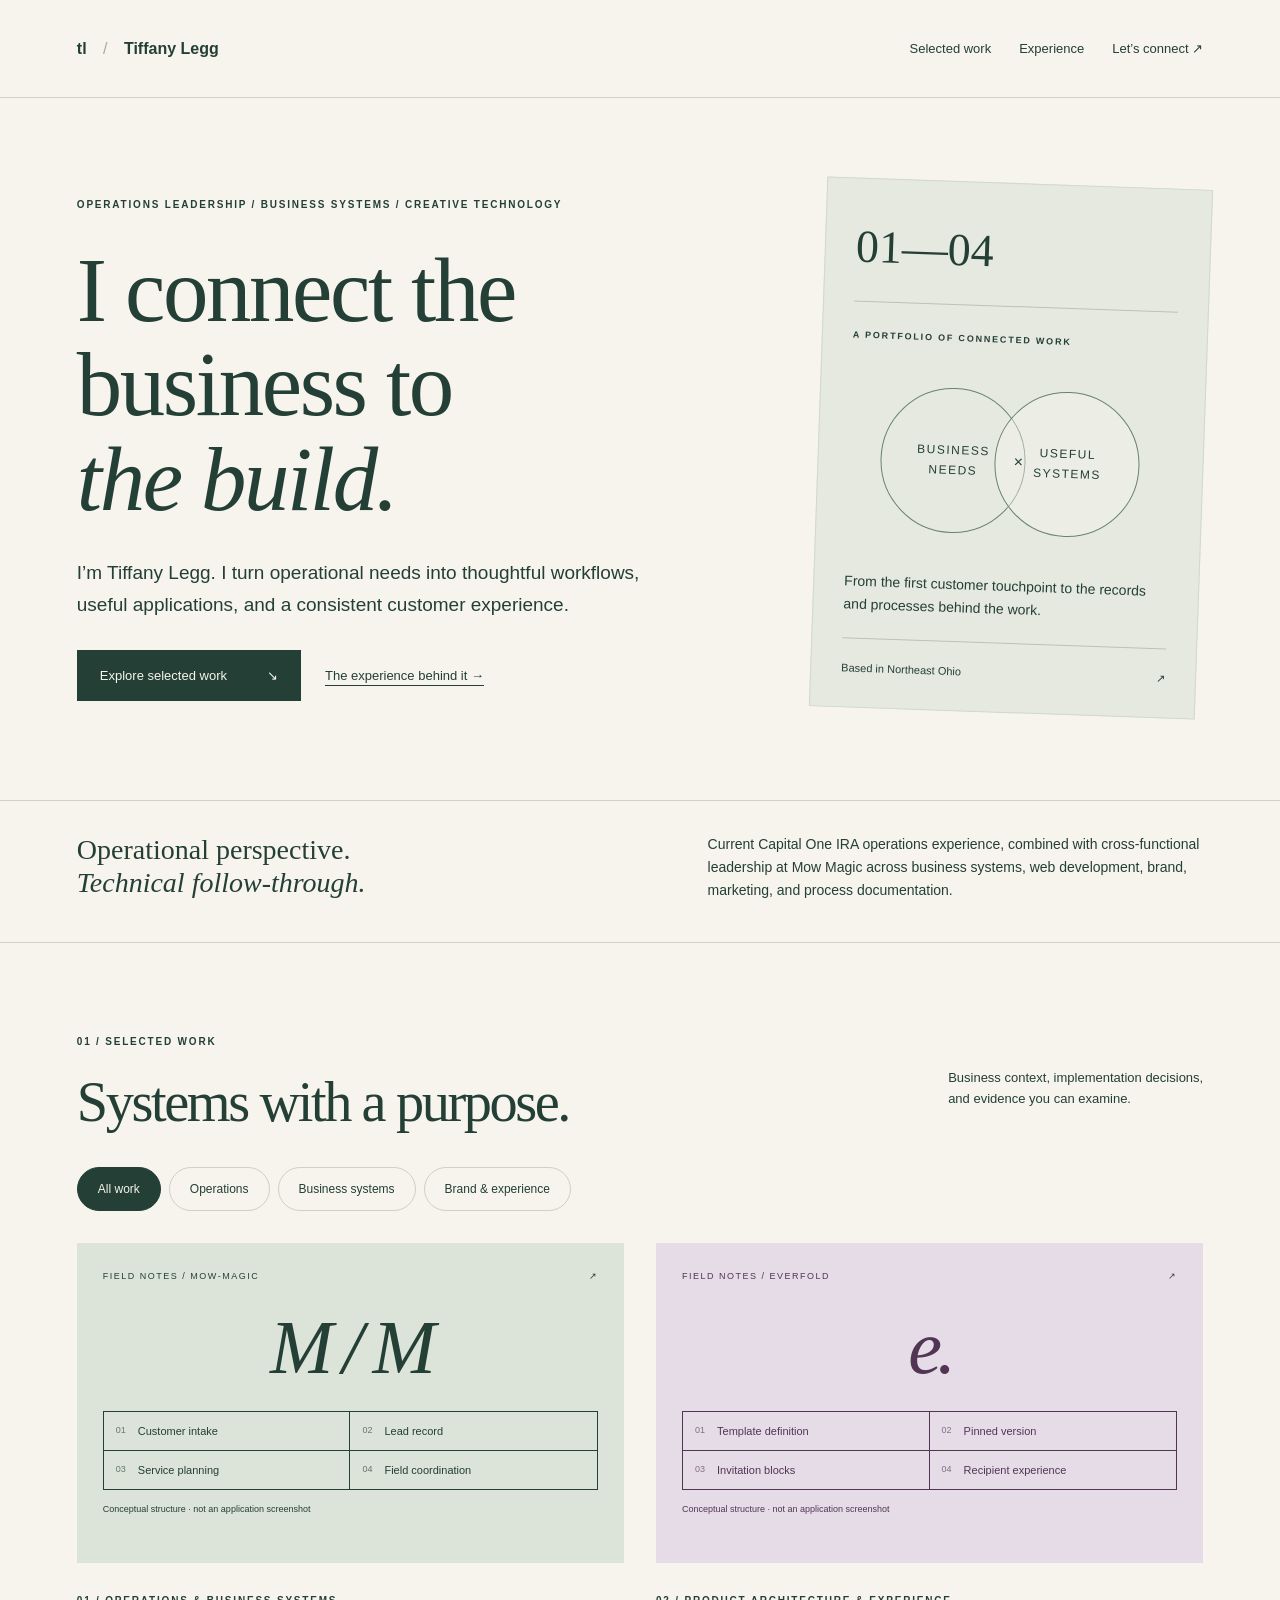
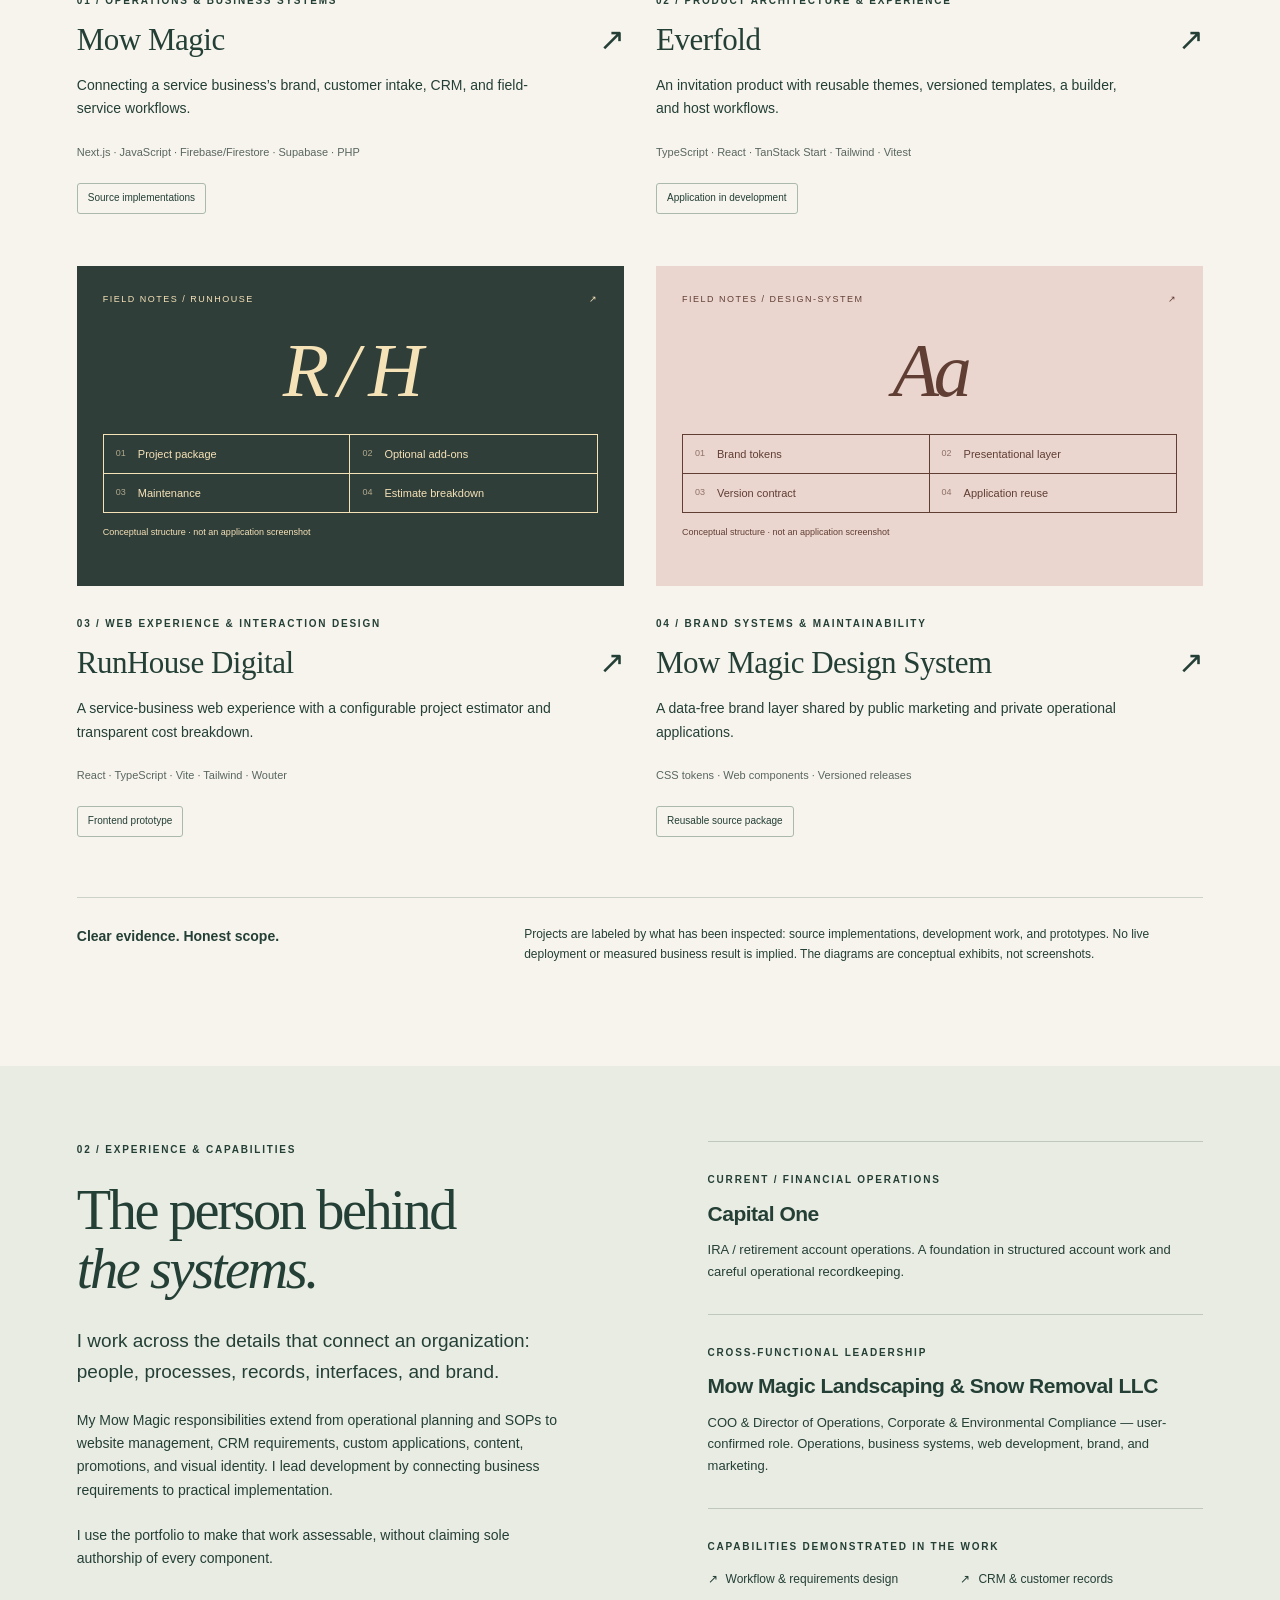
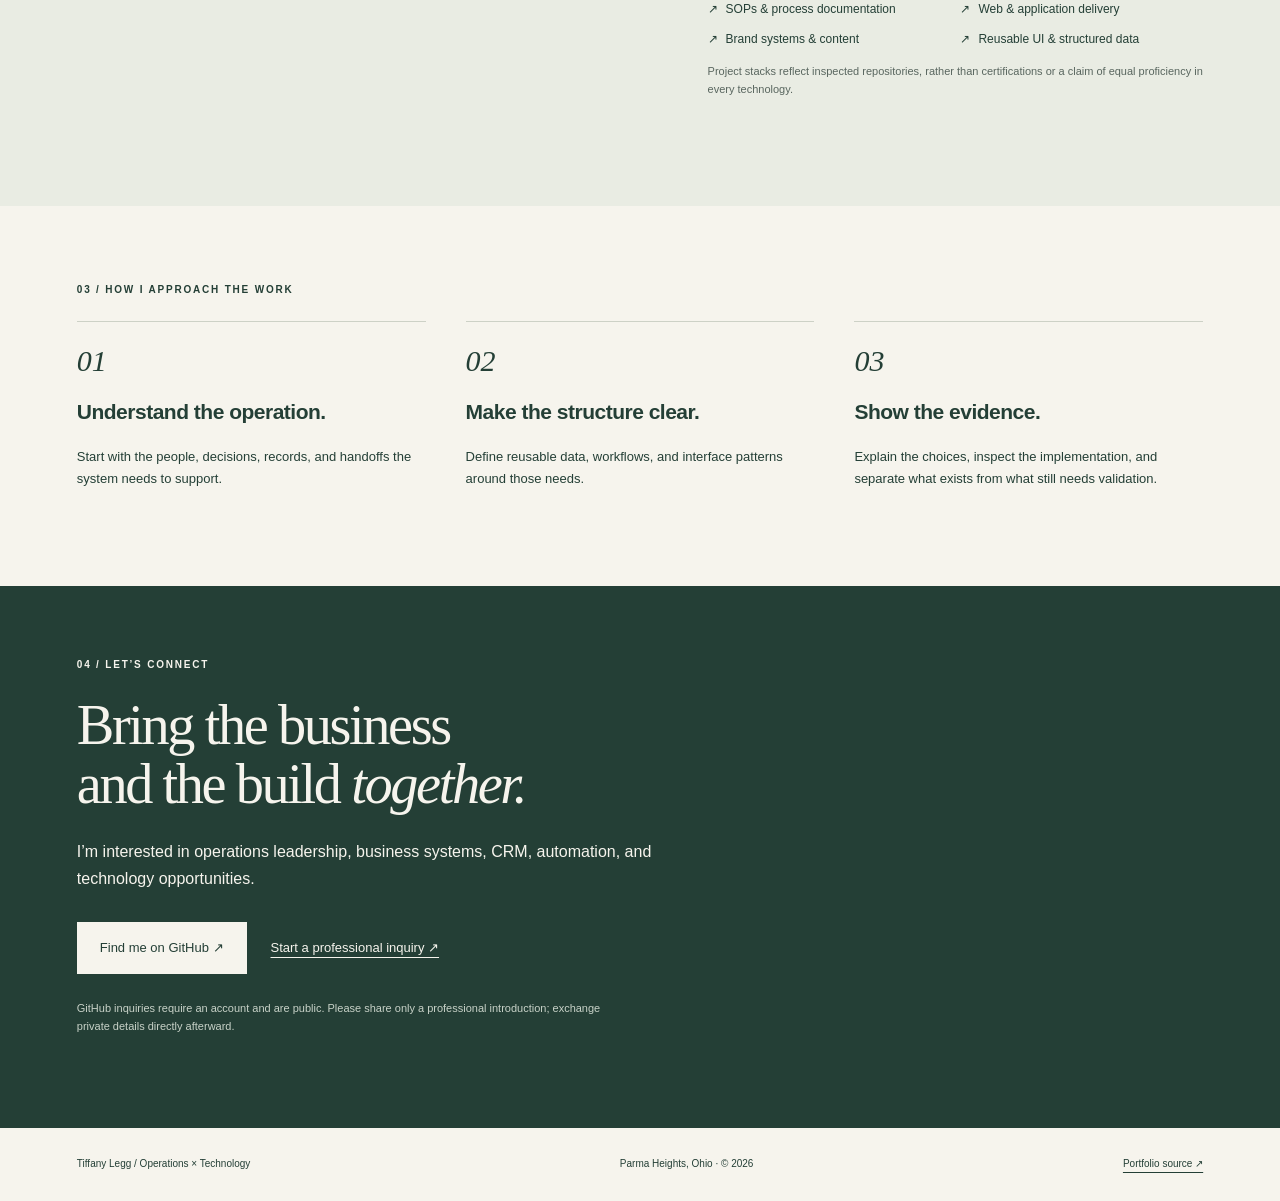
==== docs/index.html @ 2c535320 "Build evidence-backed operations and business systems portfolio" ====
<!doctype html><html lang="en"><head><meta charset="utf-8"><meta name="viewport" content="width=device-width,initial-scale=1"><meta name="description" content="Operations leadership, business systems, web development, and brand work by Tiffany Legg. Explore evidence-backed project case studies."><meta name="theme-color" content="#243f36"><meta property="og:title" content="Tiffany Legg — Operations &amp; Business Systems"><meta property="og:description" content="Operations leadership, business systems, web development, and brand work by Tiffany Legg. Explore evidence-backed project case studies."><meta property="og:type" content="website"><title>Tiffany Legg — Operations &amp; Business Systems</title><link rel="icon" href="assets/mark.svg" type="image/svg+xml"><link rel="stylesheet" href="assets/style.css"><script src="assets/site.js" defer></script></head><body><a class="skip" href="#main">Skip to content</a><header><a class="wordmark" href="index.html" aria-label="Tiffany Legg home">tl<span> / </span>Tiffany Legg</a><nav aria-label="Main navigation"><a href="index.html#work">Selected work</a><a href="index.html#about">Experience</a><a href="index.html#contact">Let’s connect ↗</a></nav></header><main id="main"><section class="hero"><div><p class="eyebrow">Operations leadership / Business systems / Creative technology</p><h1>I connect the<br>business to<br><em>the build.</em></h1><p class="lead">I’m Tiffany Legg. I turn operational needs into thoughtful workflows, useful applications, and a consistent customer experience.</p><div class="actions"><a class="button" href="#work">Explore selected work <span>↘</span></a><a class="text-link" href="#about">The experience behind it →</a></div></div><aside class="hero-note"><span class="note-number">01—04</span><p class="eyebrow">A portfolio of connected work</p><div class="orbit"><span>BUSINESS<br>NEEDS</span><b>×</b><span>USEFUL<br>SYSTEMS</span></div><p>From the first customer touchpoint to the records and processes behind the work.</p><div class="note-line"><span>Based in Northeast Ohio</span><span>↗</span></div></aside></section><section class="intro-band"><p>Operational perspective.<br><em>Technical follow-through.</em></p><p>Current Capital One IRA operations experience, combined with cross-functional leadership at Mow Magic across business systems, web development, brand, marketing, and process documentation.</p></section><section id="work" class="work"><div class="section-heading"><div><p class="eyebrow">01 / Selected work</p><h2>Systems with a purpose.</h2></div><p>Business context, implementation decisions,<br>and evidence you can examine.</p></div><div class="filters" hidden role="group" aria-label="Filter projects"><button aria-pressed="true" data-filter="all">All work</button><button aria-pressed="false" data-filter="operations">Operations</button><button aria-pressed="false" data-filter="systems">Business systems</button><button aria-pressed="false" data-filter="design">Brand & experience</button></div><p id="filter-result" class="sr-only" aria-live="polite"></p><div class="projects"><article class="project" data-tags="operations systems design"><a class="project-art" href="work/mow-magic/index.html" aria-label="Read Mow Magic case study"><div class="system-map mow-magic" aria-label="Conceptual project structure"><div class="map-top"><span>FIELD NOTES / MOW-MAGIC</span><span>↗</span></div><div class="map-mark">M / M</div><div class="map-nodes"><span><i>01</i>Customer intake</span><span><i>02</i>Lead record</span><span><i>03</i>Service planning</span><span><i>04</i>Field coordination</span></div><small>Conceptual structure · not an application screenshot</small></div></a><div class="project-info"><span class="eyebrow">01 / Operations &amp; business systems</span><h3><a href="work/mow-magic/index.html">Mow Magic <span>↗</span></a></h3><p>Connecting a service business’s brand, customer intake, CRM, and field-service workflows.</p><p class="micro">Next.js · JavaScript · Firebase/Firestore · Supabase · PHP</p><span class="status">Source implementations</span></div></article><article class="project" data-tags="systems design"><a class="project-art" href="work/everfold/index.html" aria-label="Read Everfold case study"><div class="system-map everfold" aria-label="Conceptual project structure"><div class="map-top"><span>FIELD NOTES / EVERFOLD</span><span>↗</span></div><div class="map-mark">e.</div><div class="map-nodes"><span><i>01</i>Template definition</span><span><i>02</i>Pinned version</span><span><i>03</i>Invitation blocks</span><span><i>04</i>Recipient experience</span></div><small>Conceptual structure · not an application screenshot</small></div></a><div class="project-info"><span class="eyebrow">02 / Product architecture &amp; experience</span><h3><a href="work/everfold/index.html">Everfold <span>↗</span></a></h3><p>An invitation product with reusable themes, versioned templates, a builder, and host workflows.</p><p class="micro">TypeScript · React · TanStack Start · Tailwind · Vitest</p><span class="status">Application in development</span></div></article><article class="project" data-tags="design systems"><a class="project-art" href="work/runhouse/index.html" aria-label="Read RunHouse Digital case study"><div class="system-map runhouse" aria-label="Conceptual project structure"><div class="map-top"><span>FIELD NOTES / RUNHOUSE</span><span>↗</span></div><div class="map-mark">R / H</div><div class="map-nodes"><span><i>01</i>Project package</span><span><i>02</i>Optional add-ons</span><span><i>03</i>Maintenance</span><span><i>04</i>Estimate breakdown</span></div><small>Conceptual structure · not an application screenshot</small></div></a><div class="project-info"><span class="eyebrow">03 / Web experience &amp; interaction design</span><h3><a href="work/runhouse/index.html">RunHouse Digital <span>↗</span></a></h3><p>A service-business web experience with a configurable project estimator and transparent cost breakdown.</p><p class="micro">React · TypeScript · Vite · Tailwind · Wouter</p><span class="status">Frontend prototype</span></div></article><article class="project" data-tags="design systems"><a class="project-art" href="work/design-system/index.html" aria-label="Read Mow Magic Design System case study"><div class="system-map design-system" aria-label="Conceptual project structure"><div class="map-top"><span>FIELD NOTES / DESIGN-SYSTEM</span><span>↗</span></div><div class="map-mark">Aa</div><div class="map-nodes"><span><i>01</i>Brand tokens</span><span><i>02</i>Presentational layer</span><span><i>03</i>Version contract</span><span><i>04</i>Application reuse</span></div><small>Conceptual structure · not an application screenshot</small></div></a><div class="project-info"><span class="eyebrow">04 / Brand systems &amp; maintainability</span><h3><a href="work/design-system/index.html">Mow Magic Design System <span>↗</span></a></h3><p>A data-free brand layer shared by public marketing and private operational applications.</p><p class="micro">CSS tokens · Web components · Versioned releases</p><span class="status">Reusable source package</span></div></article></div><div class="evidence-note"><strong>Clear evidence. Honest scope.</strong><p>Projects are labeled by what has been inspected: source implementations, development work, and prototypes. No live deployment or measured business result is implied. The diagrams are conceptual exhibits, not screenshots.</p></div></section><section id="about" class="about"><div><p class="eyebrow">02 / Experience & capabilities</p><h2>The person behind<br><em>the systems.</em></h2><p class="lead">I work across the details that connect an organization: people, processes, records, interfaces, and brand.</p><p>My Mow Magic responsibilities extend from operational planning and SOPs to website management, CRM requirements, custom applications, content, promotions, and visual identity. I lead development by connecting business requirements to practical implementation.</p><p>I use the portfolio to make that work assessable, without claiming sole authorship of every component.</p></div><div class="experience"><section><span class="eyebrow">Current / Financial operations</span><h3>Capital One</h3><p>IRA / retirement account operations. A foundation in structured account work and careful operational recordkeeping.</p></section><section><span class="eyebrow">Cross-functional leadership</span><h3>Mow Magic Landscaping & Snow Removal LLC</h3><p>COO & Director of Operations, Corporate & Environmental Compliance — user-confirmed role. Operations, business systems, web development, brand, and marketing.</p></section><section><span class="eyebrow">Capabilities demonstrated in the work</span><ul class="skills"><li>Workflow & requirements design</li><li>CRM & customer records</li><li>SOPs & process documentation</li><li>Web & application delivery</li><li>Brand systems & content</li><li>Reusable UI & structured data</li></ul><p class="micro">Project stacks reflect inspected repositories, rather than certifications or a claim of equal proficiency in every technology.</p></section></div></section><section class="method"><p class="eyebrow">03 / How I approach the work</p><div class="method-grid"><div><span>01</span><h3>Understand the operation.</h3><p>Start with the people, decisions, records, and handoffs the system needs to support.</p></div><div><span>02</span><h3>Make the structure clear.</h3><p>Define reusable data, workflows, and interface patterns around those needs.</p></div><div><span>03</span><h3>Show the evidence.</h3><p>Explain the choices, inspect the implementation, and separate what exists from what still needs validation.</p></div></div></section><section id="contact" class="contact"><p class="eyebrow">04 / Let’s connect</p><h2>Bring the business<br>and the build <em>together.</em></h2><p>I’m interested in operations leadership, business systems, CRM, automation, and technology opportunities.</p><div class="actions"><a class="button" href="https://github.com/Ladybugverse">Find me on GitHub ↗</a><a class="text-link" href="https://github.com/Ladybugverse/personal-website/issues/new?title=Professional%20inquiry">Start a professional inquiry ↗</a></div><p class="micro">GitHub inquiries require an account and are public. Please share only a professional introduction; exchange private details directly afterward.</p></section></main><footer><span>Tiffany Legg / Operations × Technology</span><span>Parma Heights, Ohio · © 2026</span><a href="https://github.com/Ladybugverse/personal-website">Portfolio source ↗</a></footer></body></html>
---- docs/assets/style.css ----
:root{--paper:#f6f4ed;--ink:#243f36;--muted:#59665f;--line:#cdd1c6;--rose:#ead6ce;--serif:Georgia,'Times New Roman',serif;--sans:Arial,Helvetica,sans-serif}*{box-sizing:border-box}html{scroll-behavior:smooth;scroll-padding-top:2rem}body{margin:0;background:var(--paper);color:var(--ink);font:16px/1.65 var(--sans)}a{color:inherit;text-underline-offset:5px}a:hover{text-decoration-thickness:2px}button,a{-webkit-tap-highlight-color:transparent}button:focus-visible,a:focus-visible{outline:3px solid #a54d32;outline-offset:5px}[hidden]{display:none!important}header,footer,main>section,.case-hero,.case-grid{max-width:1440px;margin:auto;padding-left:6%;padding-right:6%}header{display:flex;align-items:center;justify-content:space-between;padding-top:28px;padding-bottom:28px;border-bottom:1px solid var(--line);gap:24px}.wordmark{text-decoration:none;font-weight:700;white-space:nowrap}.wordmark>span{font-weight:400;color:#a6aaa1;margin:0 12px}nav{display:flex;gap:28px}nav a{font-size:13px;text-decoration:none;padding:10px 0}.eyebrow{text-transform:uppercase;font-size:10px;font-weight:700;letter-spacing:1.8px;line-height:1.8}h1,h2,h3,p{margin-top:0}h1,h2{font-family:var(--serif);font-weight:400;letter-spacing:-2.4px;line-height:1.04}h1{font-size:clamp(58px,7.1vw,102px);margin-bottom:30px}h2{font-size:clamp(38px,4.4vw,60px);margin-bottom:26px}h3{font-size:21px;letter-spacing:-.5px;line-height:1.3}em{font-weight:400}p{margin-bottom:22px}.lead{font-size:19px;line-height:1.65;max-width:600px}.hero{padding-top:85px;padding-bottom:86px;display:grid;grid-template-columns:1.35fr .8fr;align-items:center;gap:8%}.hero .eyebrow{margin-bottom:30px}.hero-note{background:#e5e9df;border:1px solid #d1d9cb;padding:30px;position:relative;transform:rotate(2deg)}.note-number{font-family:var(--serif);font-size:46px;display:block;border-bottom:1px solid #b8c4b6;padding-bottom:16px;margin-bottom:25px}.hero-note p{font-size:14px}.hero-note .eyebrow{font-size:9px;margin-bottom:20px}.orbit{display:flex;align-items:center;justify-content:center;padding:22px 0 40px}.orbit span{width:145px;height:145px;border:1px solid #6b8270;border-radius:50%;display:flex;align-items:center;justify-content:center;text-align:center;font-size:12px;letter-spacing:1.5px}.orbit span:last-child{margin-left:-22px;background:#f6f4ed66}.orbit b{z-index:1;font-weight:400;margin:0 -6px 0 -12px}.note-line{display:flex;justify-content:space-between;border-top:1px solid #b8c4b6;padding-top:20px;font-size:11px}.actions{display:flex;flex-wrap:wrap;gap:24px;align-items:center;margin-top:30px}.button{background:var(--ink);color:var(--paper);padding:15px 23px;display:inline-flex;gap:40px;justify-content:space-between;text-decoration:none;font-size:13px;min-height:48px}.button:hover{background:#365c4e}.text-link{font-size:13px}.intro-band{display:grid;grid-template-columns:1fr 1fr;gap:12%;padding-top:32px;padding-bottom:18px;border-top:1px solid var(--line);border-bottom:1px solid var(--line)}.intro-band>p:first-child{font-family:var(--serif);font-size:28px;line-height:1.2}.intro-band>p:last-child{font-size:14px}.work{padding-top:90px;padding-bottom:80px}.section-heading{display:flex;justify-content:space-between;align-items:flex-end;gap:35px;margin-bottom:35px}.section-heading>p{font-size:13px}.section-heading h2{margin-bottom:0}.filters{display:flex;gap:8px;flex-wrap:wrap;margin-bottom:32px}.filters button{font:12px var(--sans);background:transparent;border:1px solid var(--line);padding:13px 20px;border-radius:30px;cursor:pointer;min-height:44px;color:var(--ink)}.filters button[aria-pressed=true]{background:var(--ink);color:var(--paper);border-color:var(--ink)}.projects{display:grid;grid-template-columns:1fr 1fr;gap:52px 32px}.project-art{display:block;text-decoration:none;overflow:hidden}.system-map{background:#dce3d8;padding:26px;min-height:320px;transition:transform .25s}.project-art:hover .system-map{transform:scale(1.015)}.map-top{display:flex;justify-content:space-between;font-size:9px;letter-spacing:1.5px}.map-mark{font:italic 76px var(--serif);text-align:center;padding:20px 0;letter-spacing:-5px}.map-nodes{display:grid;grid-template-columns:1fr 1fr;border:1px solid currentColor}.map-nodes>span{padding:10px 12px;font-size:11px;display:flex;gap:12px;align-items:center}.map-nodes>span:nth-child(odd){border-right:1px solid currentColor}.map-nodes>span:nth-child(-n+2){border-bottom:1px solid currentColor}.map-nodes i{font-style:normal;font-size:9px;opacity:.65}.system-map>small{display:block;font-size:9px;margin-top:12px}.everfold{background:#e6dce8;color:#523455}.runhouse{background:#303e3a;color:#f5e2b7}.design-system{background:#ead6ce;color:#613e34}.project-info{padding-top:23px}.project-info h3{font-family:var(--serif);font-weight:400;font-size:31px;margin:8px 0 14px}.project-info h3 a{text-decoration:none;display:flex;justify-content:space-between}.project-info p{font-size:14px;max-width:480px}.micro{font-size:11px!important;color:var(--muted);line-height:1.7}.status{font-size:10px;border:1px solid #aab8ad;padding:6px 10px;display:inline-block;border-radius:3px}.evidence-note{display:grid;grid-template-columns:.6fr 1fr;gap:40px;border-top:1px solid var(--line);margin-top:60px;padding-top:27px}.evidence-note strong{font-size:14px}.evidence-note p{font-size:12px}.about{display:grid;grid-template-columns:1fr 1fr;gap:12%;padding-top:75px;padding-bottom:75px;background:#e9ece3}.about>div>p:not(.eyebrow):not(.lead){font-size:14px}.experience section{border-top:1px solid #bfc8bb;padding:23px 0 10px}.experience p{font-size:13px}.experience h3{margin:8px 0 12px}.skills{padding:0;list-style:none;display:grid;grid-template-columns:1fr 1fr;gap:10px;font-size:12px}.skills li:before{content:'↗';margin-right:8px}.method{padding-top:75px;padding-bottom:75px}.method-grid{display:grid;grid-template-columns:repeat(3,1fr);gap:40px}.method-grid>div{border-top:1px solid var(--line);padding-top:22px}.method-grid span{font:italic 30px var(--serif);display:block;margin-bottom:20px}.method-grid p{font-size:13px}.contact{background:var(--ink);color:var(--paper);padding-top:70px;padding-bottom:70px}.contact p{max-width:590px}.contact .button{background:var(--paper);color:var(--ink)}.contact .micro{color:#c8d2c8;margin-top:25px;max-width:550px}footer{padding-top:28px;padding-bottom:28px;display:flex;justify-content:space-between;gap:20px;font-size:10px}.case-hero{padding-top:55px;padding-bottom:45px}.back{display:inline-block;margin-bottom:45px;font-size:12px}.case-hero h1{font-size:clamp(48px,7vw,90px)}.period{color:#a36b58}.case-grid{display:grid;grid-template-columns:240px 1fr;gap:9%;padding-bottom:80px;border-top:1px solid var(--line);padding-top:40px}.case-grid aside h3{font-size:13px;margin-bottom:10px}.case-grid aside p{font-size:12px;margin-bottom:26px}.case-grid article{min-width:0}.case-grid .system-map{margin-bottom:45px}.prose{margin:0 0 40px}.prose h2,.boundary h2{font-size:31px;letter-spacing:-.7px}.prose p,.boundary p{font-size:15px}.boundary{background:#e9ece3;padding:30px;margin:35px 0}.evidence{list-style:none;padding:0}.evidence li{border-bottom:1px solid var(--line);padding:13px 0}.evidence small{display:block;font-size:11px;color:var(--muted);margin-top:6px}.skip{position:absolute;left:10px;top:-100px;background:white;padding:12px;z-index:5}.skip:focus{top:10px}.sr-only{position:absolute;width:1px;height:1px;overflow:hidden;clip-path:inset(50%)}@media(max-width:850px){header{align-items:flex-start}nav{gap:13px}.hero{grid-template-columns:1fr;gap:40px;padding-top:55px}.hero-note{transform:none;max-width:600px}.hero-note .orbit{justify-content:flex-start}.section-heading{align-items:flex-start;flex-direction:column;gap:12px}.about{gap:40px;grid-template-columns:1fr}.case-grid{grid-template-columns:1fr;gap:25px}.case-grid aside{display:grid;grid-template-columns:1fr 1fr;gap:0 25px}.case-grid aside .eyebrow{grid-column:1/-1}.case-grid aside h3{grid-column:1/-1}.case-grid aside p{grid-column:1/-1}.method-grid{gap:22px}}@media(max-width:580px){header{flex-direction:column;gap:12px;padding-top:20px;padding-bottom:12px}nav{width:100%;justify-content:space-between}.wordmark{font-size:15px}nav a{font-size:11px}.hero{padding-top:40px;padding-bottom:45px}.hero .eyebrow{font-size:9px;max-width:310px}h1{font-size:58px}.lead{font-size:17px}.hero-note{padding:23px}.intro-band{grid-template-columns:1fr;gap:0;padding-top:25px}.projects{grid-template-columns:1fr;gap:40px}.work,.about,.method{padding-top:50px;padding-bottom:50px}.system-map{padding:22px}.method-grid{grid-template-columns:1fr}.evidence-note{grid-template-columns:1fr;gap:10px}.skills{grid-template-columns:1fr}.contact h2{font-size:40px}.contact{padding-top:50px;padding-bottom:50px}footer{flex-direction:column;gap:8px}.case-hero{padding-top:30px}.case-hero .back{margin-bottom:30px}.case-grid{padding-top:25px}.boundary{padding:22px}.map-nodes>span{font-size:10px;padding:10px 7px;gap:7px}}@media(prefers-reduced-motion:reduce){html{scroll-behavior:auto}*,*:before,*:after{transition:none!important;animation:none!important}}@media print{nav,.filters,.hero-note,.actions,footer{display:none}.hero,.about,.case-grid{display:block}body{background:white;color:black}.project{break-inside:avoid}.contact{background:white;color:black}a{color:black}.system-map{min-height:220px}}
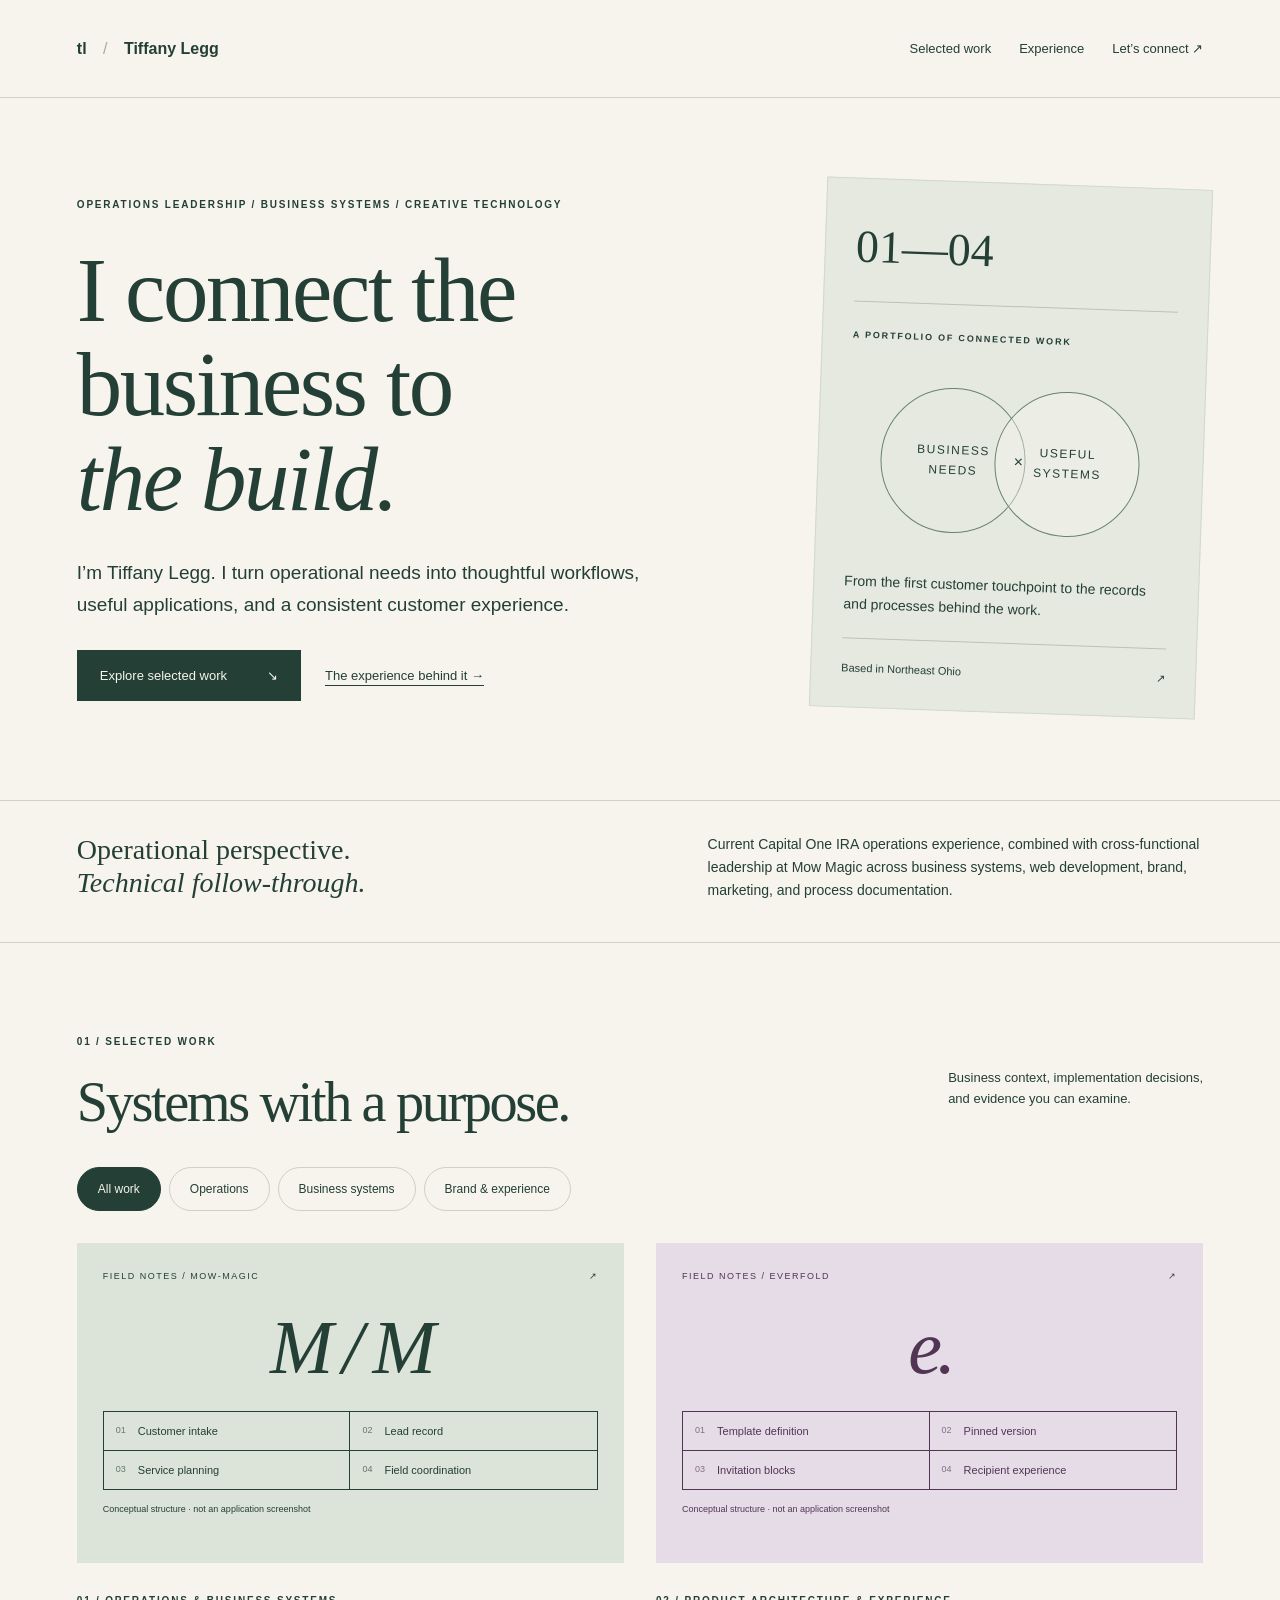
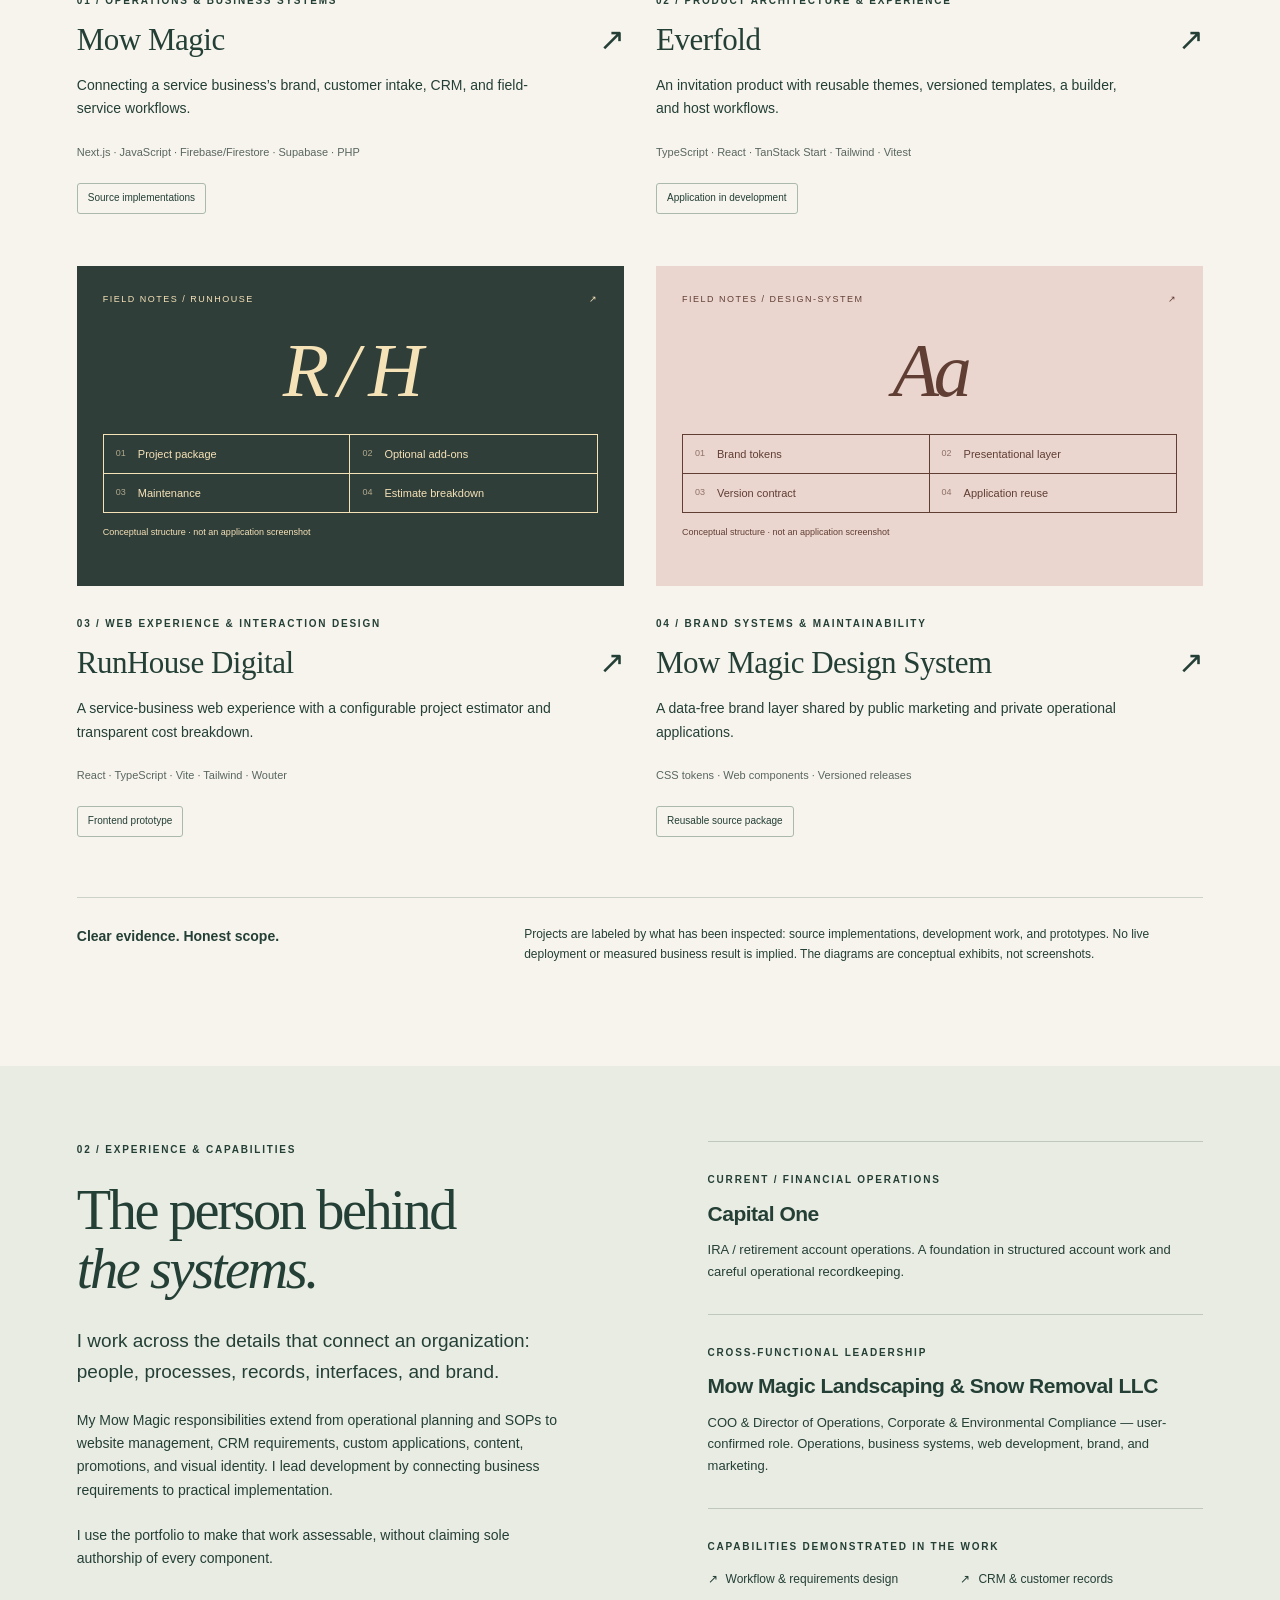
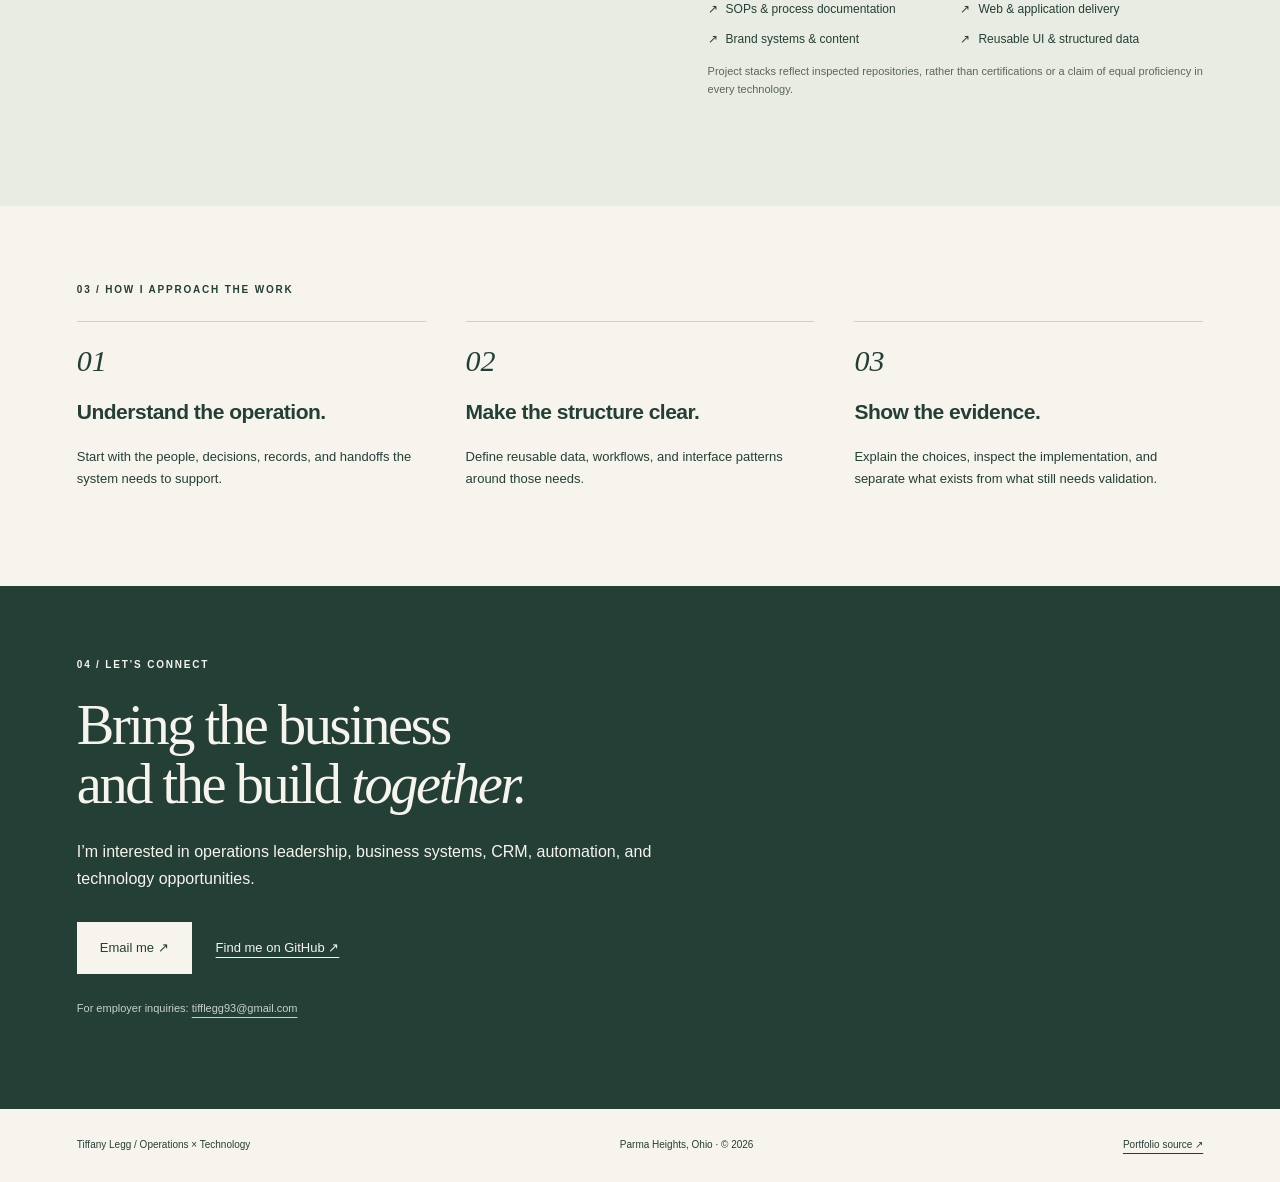
==== commit 500a3a75: "Add approved employer contact email to portfolio" ====
--- a/docs/index.html
+++ b/docs/index.html
@@ -1 +1 @@
-<!doctype html><html lang="en"><head><meta charset="utf-8"><meta name="viewport" content="width=device-width,initial-scale=1"><meta name="description" content="Operations leadership, business systems, web development, and brand work by Tiffany Legg. Explore evidence-backed project case studies."><meta name="theme-color" content="#243f36"><meta property="og:title" content="Tiffany Legg — Operations &amp; Business Systems"><meta property="og:description" content="Operations leadership, business systems, web development, and brand work by Tiffany Legg. Explore evidence-backed project case studies."><meta property="og:type" content="website"><title>Tiffany Legg — Operations &amp; Business Systems</title><link rel="icon" href="assets/mark.svg" type="image/svg+xml"><link rel="stylesheet" href="assets/style.css"><script src="assets/site.js" defer></script></head><body><a class="skip" href="#main">Skip to content</a><header><a class="wordmark" href="index.html" aria-label="Tiffany Legg home">tl<span> / </span>Tiffany Legg</a><nav aria-label="Main navigation"><a href="index.html#work">Selected work</a><a href="index.html#about">Experience</a><a href="index.html#contact">Let’s connect ↗</a></nav></header><main id="main"><section class="hero"><div><p class="eyebrow">Operations leadership / Business systems / Creative technology</p><h1>I connect the<br>business to<br><em>the build.</em></h1><p class="lead">I’m Tiffany Legg. I turn operational needs into thoughtful workflows, useful applications, and a consistent customer experience.</p><div class="actions"><a class="button" href="#work">Explore selected work <span>↘</span></a><a class="text-link" href="#about">The experience behind it →</a></div></div><aside class="hero-note"><span class="note-number">01—04</span><p class="eyebrow">A portfolio of connected work</p><div class="orbit"><span>BUSINESS<br>NEEDS</span><b>×</b><span>USEFUL<br>SYSTEMS</span></div><p>From the first customer touchpoint to the records and processes behind the work.</p><div class="note-line"><span>Based in Northeast Ohio</span><span>↗</span></div></aside></section><section class="intro-band"><p>Operational perspective.<br><em>Technical follow-through.</em></p><p>Current Capital One IRA operations experience, combined with cross-functional leadership at Mow Magic across business systems, web development, brand, marketing, and process documentation.</p></section><section id="work" class="work"><div class="section-heading"><div><p class="eyebrow">01 / Selected work</p><h2>Systems with a purpose.</h2></div><p>Business context, implementation decisions,<br>and evidence you can examine.</p></div><div class="filters" hidden role="group" aria-label="Filter projects"><button aria-pressed="true" data-filter="all">All work</button><button aria-pressed="false" data-filter="operations">Operations</button><button aria-pressed="false" data-filter="systems">Business systems</button><button aria-pressed="false" data-filter="design">Brand & experience</button></div><p id="filter-result" class="sr-only" aria-live="polite"></p><div class="projects"><article class="project" data-tags="operations systems design"><a class="project-art" href="work/mow-magic/index.html" aria-label="Read Mow Magic case study"><div class="system-map mow-magic" aria-label="Conceptual project structure"><div class="map-top"><span>FIELD NOTES / MOW-MAGIC</span><span>↗</span></div><div class="map-mark">M / M</div><div class="map-nodes"><span><i>01</i>Customer intake</span><span><i>02</i>Lead record</span><span><i>03</i>Service planning</span><span><i>04</i>Field coordination</span></div><small>Conceptual structure · not an application screenshot</small></div></a><div class="project-info"><span class="eyebrow">01 / Operations &amp; business systems</span><h3><a href="work/mow-magic/index.html">Mow Magic <span>↗</span></a></h3><p>Connecting a service business’s brand, customer intake, CRM, and field-service workflows.</p><p class="micro">Next.js · JavaScript · Firebase/Firestore · Supabase · PHP</p><span class="status">Source implementations</span></div></article><article class="project" data-tags="systems design"><a class="project-art" href="work/everfold/index.html" aria-label="Read Everfold case study"><div class="system-map everfold" aria-label="Conceptual project structure"><div class="map-top"><span>FIELD NOTES / EVERFOLD</span><span>↗</span></div><div class="map-mark">e.</div><div class="map-nodes"><span><i>01</i>Template definition</span><span><i>02</i>Pinned version</span><span><i>03</i>Invitation blocks</span><span><i>04</i>Recipient experience</span></div><small>Conceptual structure · not an application screenshot</small></div></a><div class="project-info"><span class="eyebrow">02 / Product architecture &amp; experience</span><h3><a href="work/everfold/index.html">Everfold <span>↗</span></a></h3><p>An invitation product with reusable themes, versioned templates, a builder, and host workflows.</p><p class="micro">TypeScript · React · TanStack Start · Tailwind · Vitest</p><span class="status">Application in development</span></div></article><article class="project" data-tags="design systems"><a class="project-art" href="work/runhouse/index.html" aria-label="Read RunHouse Digital case study"><div class="system-map runhouse" aria-label="Conceptual project structure"><div class="map-top"><span>FIELD NOTES / RUNHOUSE</span><span>↗</span></div><div class="map-mark">R / H</div><div class="map-nodes"><span><i>01</i>Project package</span><span><i>02</i>Optional add-ons</span><span><i>03</i>Maintenance</span><span><i>04</i>Estimate breakdown</span></div><small>Conceptual structure · not an application screenshot</small></div></a><div class="project-info"><span class="eyebrow">03 / Web experience &amp; interaction design</span><h3><a href="work/runhouse/index.html">RunHouse Digital <span>↗</span></a></h3><p>A service-business web experience with a configurable project estimator and transparent cost breakdown.</p><p class="micro">React · TypeScript · Vite · Tailwind · Wouter</p><span class="status">Frontend prototype</span></div></article><article class="project" data-tags="design systems"><a class="project-art" href="work/design-system/index.html" aria-label="Read Mow Magic Design System case study"><div class="system-map design-system" aria-label="Conceptual project structure"><div class="map-top"><span>FIELD NOTES / DESIGN-SYSTEM</span><span>↗</span></div><div class="map-mark">Aa</div><div class="map-nodes"><span><i>01</i>Brand tokens</span><span><i>02</i>Presentational layer</span><span><i>03</i>Version contract</span><span><i>04</i>Application reuse</span></div><small>Conceptual structure · not an application screenshot</small></div></a><div class="project-info"><span class="eyebrow">04 / Brand systems &amp; maintainability</span><h3><a href="work/design-system/index.html">Mow Magic Design System <span>↗</span></a></h3><p>A data-free brand layer shared by public marketing and private operational applications.</p><p class="micro">CSS tokens · Web components · Versioned releases</p><span class="status">Reusable source package</span></div></article></div><div class="evidence-note"><strong>Clear evidence. Honest scope.</strong><p>Projects are labeled by what has been inspected: source implementations, development work, and prototypes. No live deployment or measured business result is implied. The diagrams are conceptual exhibits, not screenshots.</p></div></section><section id="about" class="about"><div><p class="eyebrow">02 / Experience & capabilities</p><h2>The person behind<br><em>the systems.</em></h2><p class="lead">I work across the details that connect an organization: people, processes, records, interfaces, and brand.</p><p>My Mow Magic responsibilities extend from operational planning and SOPs to website management, CRM requirements, custom applications, content, promotions, and visual identity. I lead development by connecting business requirements to practical implementation.</p><p>I use the portfolio to make that work assessable, without claiming sole authorship of every component.</p></div><div class="experience"><section><span class="eyebrow">Current / Financial operations</span><h3>Capital One</h3><p>IRA / retirement account operations. A foundation in structured account work and careful operational recordkeeping.</p></section><section><span class="eyebrow">Cross-functional leadership</span><h3>Mow Magic Landscaping & Snow Removal LLC</h3><p>COO & Director of Operations, Corporate & Environmental Compliance — user-confirmed role. Operations, business systems, web development, brand, and marketing.</p></section><section><span class="eyebrow">Capabilities demonstrated in the work</span><ul class="skills"><li>Workflow & requirements design</li><li>CRM & customer records</li><li>SOPs & process documentation</li><li>Web & application delivery</li><li>Brand systems & content</li><li>Reusable UI & structured data</li></ul><p class="micro">Project stacks reflect inspected repositories, rather than certifications or a claim of equal proficiency in every technology.</p></section></div></section><section class="method"><p class="eyebrow">03 / How I approach the work</p><div class="method-grid"><div><span>01</span><h3>Understand the operation.</h3><p>Start with the people, decisions, records, and handoffs the system needs to support.</p></div><div><span>02</span><h3>Make the structure clear.</h3><p>Define reusable data, workflows, and interface patterns around those needs.</p></div><div><span>03</span><h3>Show the evidence.</h3><p>Explain the choices, inspect the implementation, and separate what exists from what still needs validation.</p></div></div></section><section id="contact" class="contact"><p class="eyebrow">04 / Let’s connect</p><h2>Bring the business<br>and the build <em>together.</em></h2><p>I’m interested in operations leadership, business systems, CRM, automation, and technology opportunities.</p><div class="actions"><a class="button" href="https://github.com/Ladybugverse">Find me on GitHub ↗</a><a class="text-link" href="https://github.com/Ladybugverse/personal-website/issues/new?title=Professional%20inquiry">Start a professional inquiry ↗</a></div><p class="micro">GitHub inquiries require an account and are public. Please share only a professional introduction; exchange private details directly afterward.</p></section></main><footer><span>Tiffany Legg / Operations × Technology</span><span>Parma Heights, Ohio · © 2026</span><a href="https://github.com/Ladybugverse/personal-website">Portfolio source ↗</a></footer></body></html>+<!doctype html><html lang="en"><head><meta charset="utf-8"><meta name="viewport" content="width=device-width,initial-scale=1"><meta name="description" content="Operations leadership, business systems, web development, and brand work by Tiffany Legg. Explore evidence-backed project case studies."><meta name="theme-color" content="#243f36"><meta property="og:title" content="Tiffany Legg — Operations &amp; Business Systems"><meta property="og:description" content="Operations leadership, business systems, web development, and brand work by Tiffany Legg. Explore evidence-backed project case studies."><meta property="og:type" content="website"><title>Tiffany Legg — Operations &amp; Business Systems</title><link rel="icon" href="assets/mark.svg" type="image/svg+xml"><link rel="stylesheet" href="assets/style.css"><script src="assets/site.js" defer></script></head><body><a class="skip" href="#main">Skip to content</a><header><a class="wordmark" href="index.html" aria-label="Tiffany Legg home">tl<span> / </span>Tiffany Legg</a><nav aria-label="Main navigation"><a href="index.html#work">Selected work</a><a href="index.html#about">Experience</a><a href="index.html#contact">Let’s connect ↗</a></nav></header><main id="main"><section class="hero"><div><p class="eyebrow">Operations leadership / Business systems / Creative technology</p><h1>I connect the<br>business to<br><em>the build.</em></h1><p class="lead">I’m Tiffany Legg. I turn operational needs into thoughtful workflows, useful applications, and a consistent customer experience.</p><div class="actions"><a class="button" href="#work">Explore selected work <span>↘</span></a><a class="text-link" href="#about">The experience behind it →</a></div></div><aside class="hero-note"><span class="note-number">01—04</span><p class="eyebrow">A portfolio of connected work</p><div class="orbit"><span>BUSINESS<br>NEEDS</span><b>×</b><span>USEFUL<br>SYSTEMS</span></div><p>From the first customer touchpoint to the records and processes behind the work.</p><div class="note-line"><span>Based in Northeast Ohio</span><span>↗</span></div></aside></section><section class="intro-band"><p>Operational perspective.<br><em>Technical follow-through.</em></p><p>Current Capital One IRA operations experience, combined with cross-functional leadership at Mow Magic across business systems, web development, brand, marketing, and process documentation.</p></section><section id="work" class="work"><div class="section-heading"><div><p class="eyebrow">01 / Selected work</p><h2>Systems with a purpose.</h2></div><p>Business context, implementation decisions,<br>and evidence you can examine.</p></div><div class="filters" hidden role="group" aria-label="Filter projects"><button aria-pressed="true" data-filter="all">All work</button><button aria-pressed="false" data-filter="operations">Operations</button><button aria-pressed="false" data-filter="systems">Business systems</button><button aria-pressed="false" data-filter="design">Brand & experience</button></div><p id="filter-result" class="sr-only" aria-live="polite"></p><div class="projects"><article class="project" data-tags="operations systems design"><a class="project-art" href="work/mow-magic/index.html" aria-label="Read Mow Magic case study"><div class="system-map mow-magic" aria-label="Conceptual project structure"><div class="map-top"><span>FIELD NOTES / MOW-MAGIC</span><span>↗</span></div><div class="map-mark">M / M</div><div class="map-nodes"><span><i>01</i>Customer intake</span><span><i>02</i>Lead record</span><span><i>03</i>Service planning</span><span><i>04</i>Field coordination</span></div><small>Conceptual structure · not an application screenshot</small></div></a><div class="project-info"><span class="eyebrow">01 / Operations &amp; business systems</span><h3><a href="work/mow-magic/index.html">Mow Magic <span>↗</span></a></h3><p>Connecting a service business’s brand, customer intake, CRM, and field-service workflows.</p><p class="micro">Next.js · JavaScript · Firebase/Firestore · Supabase · PHP</p><span class="status">Source implementations</span></div></article><article class="project" data-tags="systems design"><a class="project-art" href="work/everfold/index.html" aria-label="Read Everfold case study"><div class="system-map everfold" aria-label="Conceptual project structure"><div class="map-top"><span>FIELD NOTES / EVERFOLD</span><span>↗</span></div><div class="map-mark">e.</div><div class="map-nodes"><span><i>01</i>Template definition</span><span><i>02</i>Pinned version</span><span><i>03</i>Invitation blocks</span><span><i>04</i>Recipient experience</span></div><small>Conceptual structure · not an application screenshot</small></div></a><div class="project-info"><span class="eyebrow">02 / Product architecture &amp; experience</span><h3><a href="work/everfold/index.html">Everfold <span>↗</span></a></h3><p>An invitation product with reusable themes, versioned templates, a builder, and host workflows.</p><p class="micro">TypeScript · React · TanStack Start · Tailwind · Vitest</p><span class="status">Application in development</span></div></article><article class="project" data-tags="design systems"><a class="project-art" href="work/runhouse/index.html" aria-label="Read RunHouse Digital case study"><div class="system-map runhouse" aria-label="Conceptual project structure"><div class="map-top"><span>FIELD NOTES / RUNHOUSE</span><span>↗</span></div><div class="map-mark">R / H</div><div class="map-nodes"><span><i>01</i>Project package</span><span><i>02</i>Optional add-ons</span><span><i>03</i>Maintenance</span><span><i>04</i>Estimate breakdown</span></div><small>Conceptual structure · not an application screenshot</small></div></a><div class="project-info"><span class="eyebrow">03 / Web experience &amp; interaction design</span><h3><a href="work/runhouse/index.html">RunHouse Digital <span>↗</span></a></h3><p>A service-business web experience with a configurable project estimator and transparent cost breakdown.</p><p class="micro">React · TypeScript · Vite · Tailwind · Wouter</p><span class="status">Frontend prototype</span></div></article><article class="project" data-tags="design systems"><a class="project-art" href="work/design-system/index.html" aria-label="Read Mow Magic Design System case study"><div class="system-map design-system" aria-label="Conceptual project structure"><div class="map-top"><span>FIELD NOTES / DESIGN-SYSTEM</span><span>↗</span></div><div class="map-mark">Aa</div><div class="map-nodes"><span><i>01</i>Brand tokens</span><span><i>02</i>Presentational layer</span><span><i>03</i>Version contract</span><span><i>04</i>Application reuse</span></div><small>Conceptual structure · not an application screenshot</small></div></a><div class="project-info"><span class="eyebrow">04 / Brand systems &amp; maintainability</span><h3><a href="work/design-system/index.html">Mow Magic Design System <span>↗</span></a></h3><p>A data-free brand layer shared by public marketing and private operational applications.</p><p class="micro">CSS tokens · Web components · Versioned releases</p><span class="status">Reusable source package</span></div></article></div><div class="evidence-note"><strong>Clear evidence. Honest scope.</strong><p>Projects are labeled by what has been inspected: source implementations, development work, and prototypes. No live deployment or measured business result is implied. The diagrams are conceptual exhibits, not screenshots.</p></div></section><section id="about" class="about"><div><p class="eyebrow">02 / Experience & capabilities</p><h2>The person behind<br><em>the systems.</em></h2><p class="lead">I work across the details that connect an organization: people, processes, records, interfaces, and brand.</p><p>My Mow Magic responsibilities extend from operational planning and SOPs to website management, CRM requirements, custom applications, content, promotions, and visual identity. I lead development by connecting business requirements to practical implementation.</p><p>I use the portfolio to make that work assessable, without claiming sole authorship of every component.</p></div><div class="experience"><section><span class="eyebrow">Current / Financial operations</span><h3>Capital One</h3><p>IRA / retirement account operations. A foundation in structured account work and careful operational recordkeeping.</p></section><section><span class="eyebrow">Cross-functional leadership</span><h3>Mow Magic Landscaping & Snow Removal LLC</h3><p>COO & Director of Operations, Corporate & Environmental Compliance — user-confirmed role. Operations, business systems, web development, brand, and marketing.</p></section><section><span class="eyebrow">Capabilities demonstrated in the work</span><ul class="skills"><li>Workflow & requirements design</li><li>CRM & customer records</li><li>SOPs & process documentation</li><li>Web & application delivery</li><li>Brand systems & content</li><li>Reusable UI & structured data</li></ul><p class="micro">Project stacks reflect inspected repositories, rather than certifications or a claim of equal proficiency in every technology.</p></section></div></section><section class="method"><p class="eyebrow">03 / How I approach the work</p><div class="method-grid"><div><span>01</span><h3>Understand the operation.</h3><p>Start with the people, decisions, records, and handoffs the system needs to support.</p></div><div><span>02</span><h3>Make the structure clear.</h3><p>Define reusable data, workflows, and interface patterns around those needs.</p></div><div><span>03</span><h3>Show the evidence.</h3><p>Explain the choices, inspect the implementation, and separate what exists from what still needs validation.</p></div></div></section><section id="contact" class="contact"><p class="eyebrow">04 / Let’s connect</p><h2>Bring the business<br>and the build <em>together.</em></h2><p>I’m interested in operations leadership, business systems, CRM, automation, and technology opportunities.</p><div class="actions"><a class="button" href="mailto:tifflegg93@gmail.com">Email me ↗</a><a class="text-link" href="https://github.com/Ladybugverse">Find me on GitHub ↗</a></div><p class="micro">For employer inquiries: <a href="mailto:tifflegg93@gmail.com">tifflegg93@gmail.com</a></p></section></main><footer><span>Tiffany Legg / Operations × Technology</span><span>Parma Heights, Ohio · © 2026</span><a href="https://github.com/Ladybugverse/personal-website">Portfolio source ↗</a></footer></body></html>
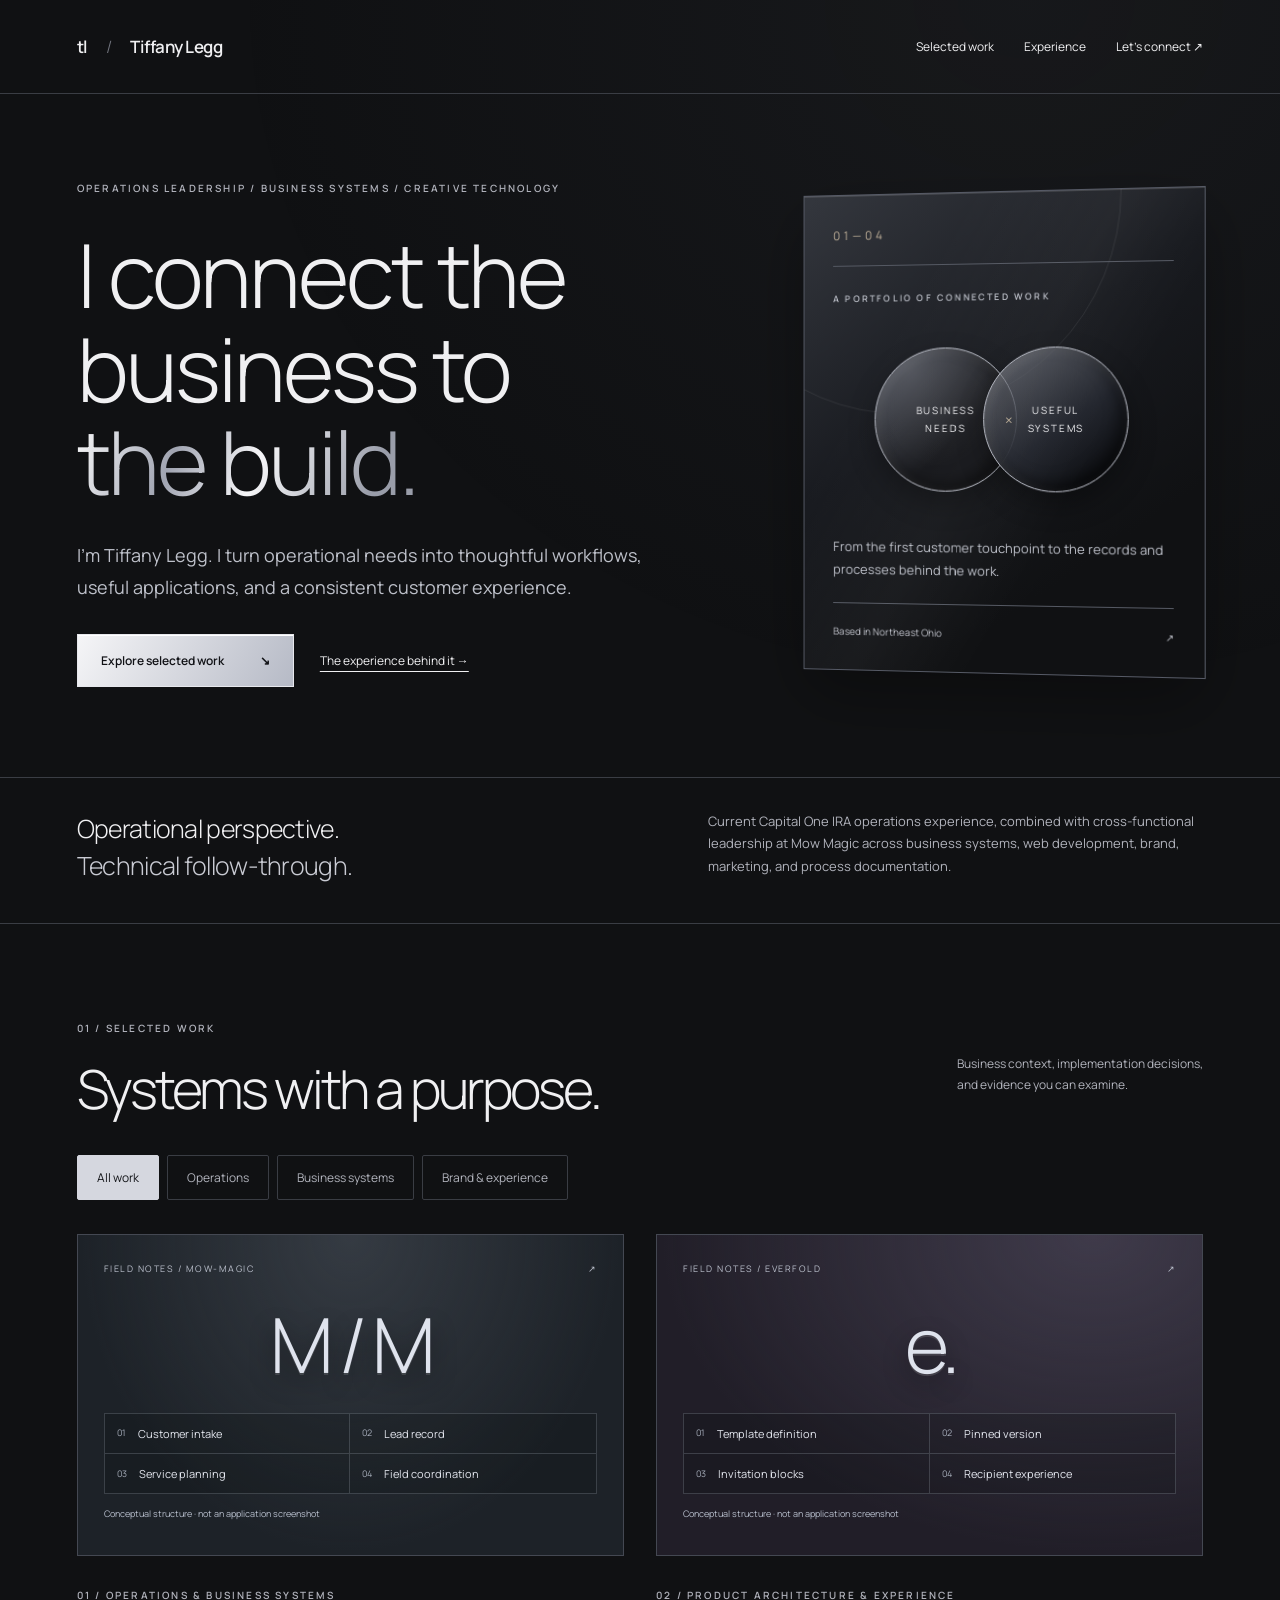
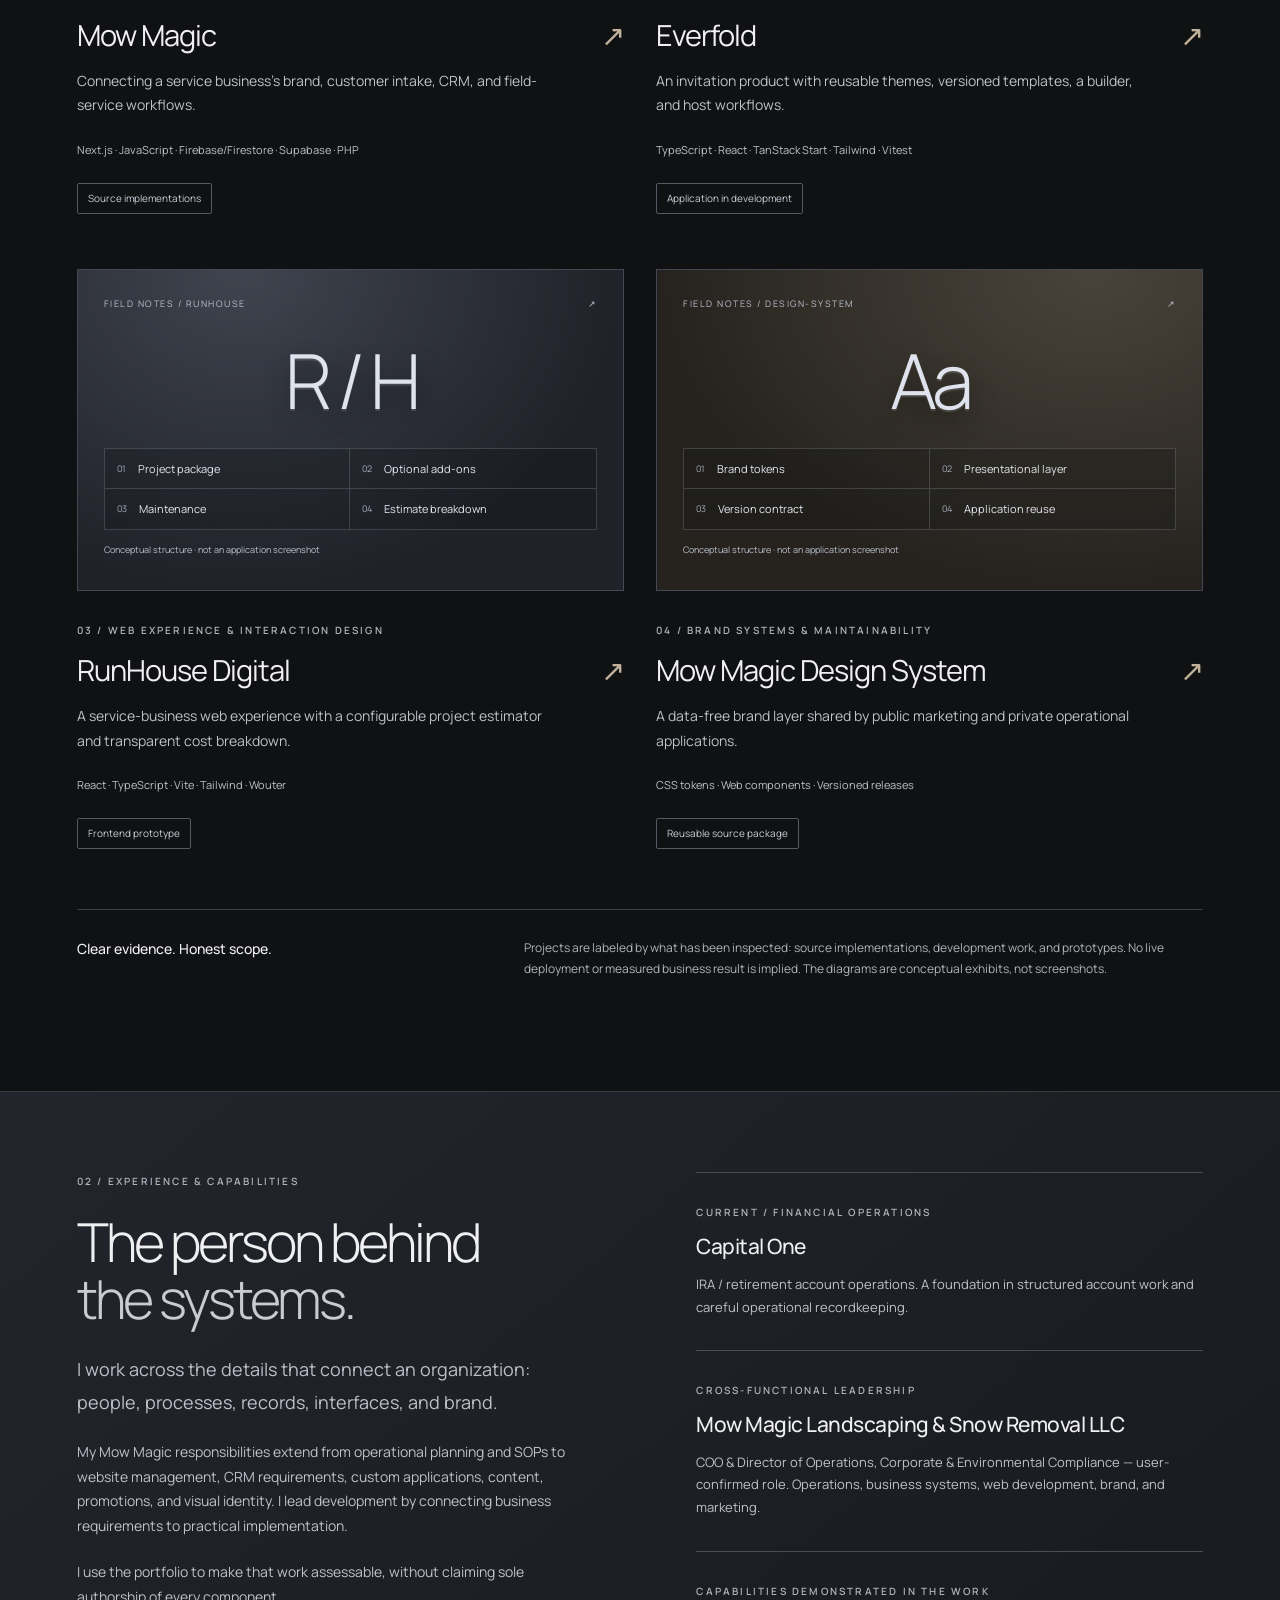
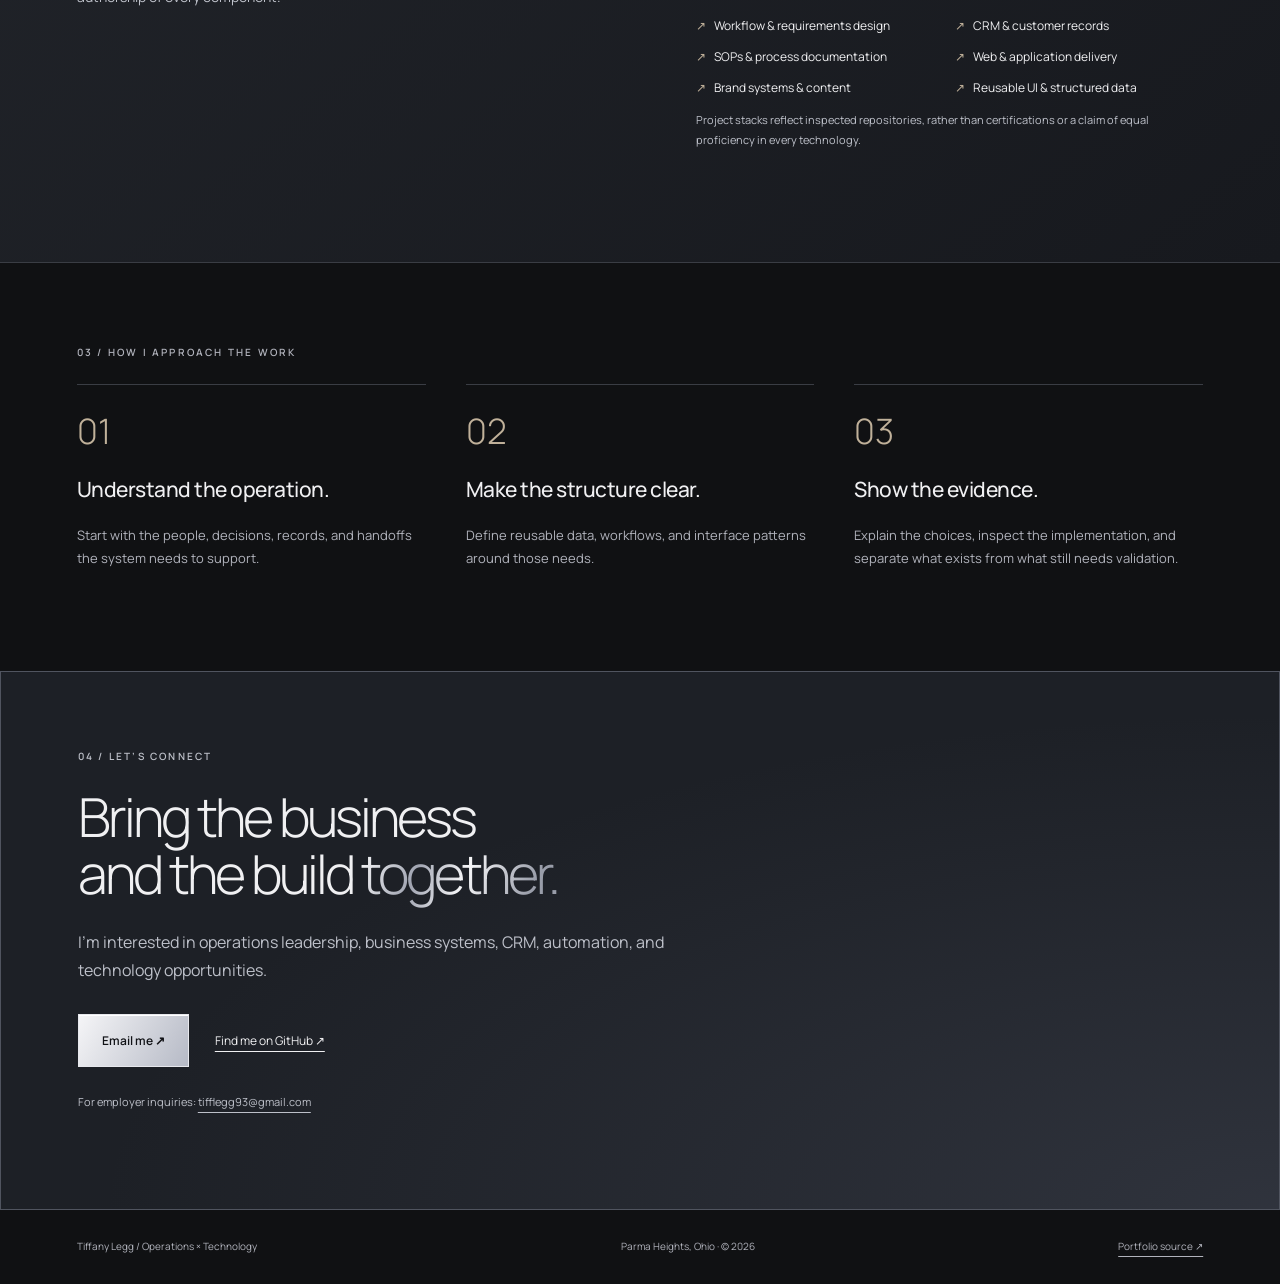
==== commit 3fc49a0e: "Redesign portfolio with charcoal and platinum visual system" ====
--- a/docs/index.html
+++ b/docs/index.html
@@ -1 +1 @@
-<!doctype html><html lang="en"><head><meta charset="utf-8"><meta name="viewport" content="width=device-width,initial-scale=1"><meta name="description" content="Operations leadership, business systems, web development, and brand work by Tiffany Legg. Explore evidence-backed project case studies."><meta name="theme-color" content="#243f36"><meta property="og:title" content="Tiffany Legg — Operations &amp; Business Systems"><meta property="og:description" content="Operations leadership, business systems, web development, and brand work by Tiffany Legg. Explore evidence-backed project case studies."><meta property="og:type" content="website"><title>Tiffany Legg — Operations &amp; Business Systems</title><link rel="icon" href="assets/mark.svg" type="image/svg+xml"><link rel="stylesheet" href="assets/style.css"><script src="assets/site.js" defer></script></head><body><a class="skip" href="#main">Skip to content</a><header><a class="wordmark" href="index.html" aria-label="Tiffany Legg home">tl<span> / </span>Tiffany Legg</a><nav aria-label="Main navigation"><a href="index.html#work">Selected work</a><a href="index.html#about">Experience</a><a href="index.html#contact">Let’s connect ↗</a></nav></header><main id="main"><section class="hero"><div><p class="eyebrow">Operations leadership / Business systems / Creative technology</p><h1>I connect the<br>business to<br><em>the build.</em></h1><p class="lead">I’m Tiffany Legg. I turn operational needs into thoughtful workflows, useful applications, and a consistent customer experience.</p><div class="actions"><a class="button" href="#work">Explore selected work <span>↘</span></a><a class="text-link" href="#about">The experience behind it →</a></div></div><aside class="hero-note"><span class="note-number">01—04</span><p class="eyebrow">A portfolio of connected work</p><div class="orbit"><span>BUSINESS<br>NEEDS</span><b>×</b><span>USEFUL<br>SYSTEMS</span></div><p>From the first customer touchpoint to the records and processes behind the work.</p><div class="note-line"><span>Based in Northeast Ohio</span><span>↗</span></div></aside></section><section class="intro-band"><p>Operational perspective.<br><em>Technical follow-through.</em></p><p>Current Capital One IRA operations experience, combined with cross-functional leadership at Mow Magic across business systems, web development, brand, marketing, and process documentation.</p></section><section id="work" class="work"><div class="section-heading"><div><p class="eyebrow">01 / Selected work</p><h2>Systems with a purpose.</h2></div><p>Business context, implementation decisions,<br>and evidence you can examine.</p></div><div class="filters" hidden role="group" aria-label="Filter projects"><button aria-pressed="true" data-filter="all">All work</button><button aria-pressed="false" data-filter="operations">Operations</button><button aria-pressed="false" data-filter="systems">Business systems</button><button aria-pressed="false" data-filter="design">Brand & experience</button></div><p id="filter-result" class="sr-only" aria-live="polite"></p><div class="projects"><article class="project" data-tags="operations systems design"><a class="project-art" href="work/mow-magic/index.html" aria-label="Read Mow Magic case study"><div class="system-map mow-magic" aria-label="Conceptual project structure"><div class="map-top"><span>FIELD NOTES / MOW-MAGIC</span><span>↗</span></div><div class="map-mark">M / M</div><div class="map-nodes"><span><i>01</i>Customer intake</span><span><i>02</i>Lead record</span><span><i>03</i>Service planning</span><span><i>04</i>Field coordination</span></div><small>Conceptual structure · not an application screenshot</small></div></a><div class="project-info"><span class="eyebrow">01 / Operations &amp; business systems</span><h3><a href="work/mow-magic/index.html">Mow Magic <span>↗</span></a></h3><p>Connecting a service business’s brand, customer intake, CRM, and field-service workflows.</p><p class="micro">Next.js · JavaScript · Firebase/Firestore · Supabase · PHP</p><span class="status">Source implementations</span></div></article><article class="project" data-tags="systems design"><a class="project-art" href="work/everfold/index.html" aria-label="Read Everfold case study"><div class="system-map everfold" aria-label="Conceptual project structure"><div class="map-top"><span>FIELD NOTES / EVERFOLD</span><span>↗</span></div><div class="map-mark">e.</div><div class="map-nodes"><span><i>01</i>Template definition</span><span><i>02</i>Pinned version</span><span><i>03</i>Invitation blocks</span><span><i>04</i>Recipient experience</span></div><small>Conceptual structure · not an application screenshot</small></div></a><div class="project-info"><span class="eyebrow">02 / Product architecture &amp; experience</span><h3><a href="work/everfold/index.html">Everfold <span>↗</span></a></h3><p>An invitation product with reusable themes, versioned templates, a builder, and host workflows.</p><p class="micro">TypeScript · React · TanStack Start · Tailwind · Vitest</p><span class="status">Application in development</span></div></article><article class="project" data-tags="design systems"><a class="project-art" href="work/runhouse/index.html" aria-label="Read RunHouse Digital case study"><div class="system-map runhouse" aria-label="Conceptual project structure"><div class="map-top"><span>FIELD NOTES / RUNHOUSE</span><span>↗</span></div><div class="map-mark">R / H</div><div class="map-nodes"><span><i>01</i>Project package</span><span><i>02</i>Optional add-ons</span><span><i>03</i>Maintenance</span><span><i>04</i>Estimate breakdown</span></div><small>Conceptual structure · not an application screenshot</small></div></a><div class="project-info"><span class="eyebrow">03 / Web experience &amp; interaction design</span><h3><a href="work/runhouse/index.html">RunHouse Digital <span>↗</span></a></h3><p>A service-business web experience with a configurable project estimator and transparent cost breakdown.</p><p class="micro">React · TypeScript · Vite · Tailwind · Wouter</p><span class="status">Frontend prototype</span></div></article><article class="project" data-tags="design systems"><a class="project-art" href="work/design-system/index.html" aria-label="Read Mow Magic Design System case study"><div class="system-map design-system" aria-label="Conceptual project structure"><div class="map-top"><span>FIELD NOTES / DESIGN-SYSTEM</span><span>↗</span></div><div class="map-mark">Aa</div><div class="map-nodes"><span><i>01</i>Brand tokens</span><span><i>02</i>Presentational layer</span><span><i>03</i>Version contract</span><span><i>04</i>Application reuse</span></div><small>Conceptual structure · not an application screenshot</small></div></a><div class="project-info"><span class="eyebrow">04 / Brand systems &amp; maintainability</span><h3><a href="work/design-system/index.html">Mow Magic Design System <span>↗</span></a></h3><p>A data-free brand layer shared by public marketing and private operational applications.</p><p class="micro">CSS tokens · Web components · Versioned releases</p><span class="status">Reusable source package</span></div></article></div><div class="evidence-note"><strong>Clear evidence. Honest scope.</strong><p>Projects are labeled by what has been inspected: source implementations, development work, and prototypes. No live deployment or measured business result is implied. The diagrams are conceptual exhibits, not screenshots.</p></div></section><section id="about" class="about"><div><p class="eyebrow">02 / Experience & capabilities</p><h2>The person behind<br><em>the systems.</em></h2><p class="lead">I work across the details that connect an organization: people, processes, records, interfaces, and brand.</p><p>My Mow Magic responsibilities extend from operational planning and SOPs to website management, CRM requirements, custom applications, content, promotions, and visual identity. I lead development by connecting business requirements to practical implementation.</p><p>I use the portfolio to make that work assessable, without claiming sole authorship of every component.</p></div><div class="experience"><section><span class="eyebrow">Current / Financial operations</span><h3>Capital One</h3><p>IRA / retirement account operations. A foundation in structured account work and careful operational recordkeeping.</p></section><section><span class="eyebrow">Cross-functional leadership</span><h3>Mow Magic Landscaping & Snow Removal LLC</h3><p>COO & Director of Operations, Corporate & Environmental Compliance — user-confirmed role. Operations, business systems, web development, brand, and marketing.</p></section><section><span class="eyebrow">Capabilities demonstrated in the work</span><ul class="skills"><li>Workflow & requirements design</li><li>CRM & customer records</li><li>SOPs & process documentation</li><li>Web & application delivery</li><li>Brand systems & content</li><li>Reusable UI & structured data</li></ul><p class="micro">Project stacks reflect inspected repositories, rather than certifications or a claim of equal proficiency in every technology.</p></section></div></section><section class="method"><p class="eyebrow">03 / How I approach the work</p><div class="method-grid"><div><span>01</span><h3>Understand the operation.</h3><p>Start with the people, decisions, records, and handoffs the system needs to support.</p></div><div><span>02</span><h3>Make the structure clear.</h3><p>Define reusable data, workflows, and interface patterns around those needs.</p></div><div><span>03</span><h3>Show the evidence.</h3><p>Explain the choices, inspect the implementation, and separate what exists from what still needs validation.</p></div></div></section><section id="contact" class="contact"><p class="eyebrow">04 / Let’s connect</p><h2>Bring the business<br>and the build <em>together.</em></h2><p>I’m interested in operations leadership, business systems, CRM, automation, and technology opportunities.</p><div class="actions"><a class="button" href="mailto:tifflegg93@gmail.com">Email me ↗</a><a class="text-link" href="https://github.com/Ladybugverse">Find me on GitHub ↗</a></div><p class="micro">For employer inquiries: <a href="mailto:tifflegg93@gmail.com">tifflegg93@gmail.com</a></p></section></main><footer><span>Tiffany Legg / Operations × Technology</span><span>Parma Heights, Ohio · © 2026</span><a href="https://github.com/Ladybugverse/personal-website">Portfolio source ↗</a></footer></body></html>+<!doctype html><html lang="en"><head><meta charset="utf-8"><meta name="viewport" content="width=device-width,initial-scale=1"><meta name="description" content="Operations leadership, business systems, web development, and brand work by Tiffany Legg. Explore evidence-backed project case studies."><meta name="theme-color" content="#101113"><meta property="og:title" content="Tiffany Legg — Operations &amp; Business Systems"><meta property="og:description" content="Operations leadership, business systems, web development, and brand work by Tiffany Legg. Explore evidence-backed project case studies."><meta property="og:type" content="website"><title>Tiffany Legg — Operations &amp; Business Systems</title><link rel="icon" href="assets/mark.svg" type="image/svg+xml"><link rel="stylesheet" href="assets/style.css"><script src="assets/site.js" defer></script></head><body><a class="skip" href="#main">Skip to content</a><header><a class="wordmark" href="index.html" aria-label="Tiffany Legg home">tl<span> / </span>Tiffany Legg</a><nav aria-label="Main navigation"><a href="index.html#work">Selected work</a><a href="index.html#about">Experience</a><a href="index.html#contact">Let’s connect ↗</a></nav></header><main id="main"><section class="hero"><div><p class="eyebrow">Operations leadership / Business systems / Creative technology</p><h1>I connect the<br>business to<br><em>the build.</em></h1><p class="lead">I’m Tiffany Legg. I turn operational needs into thoughtful workflows, useful applications, and a consistent customer experience.</p><div class="actions"><a class="button" href="#work">Explore selected work <span>↘</span></a><a class="text-link" href="#about">The experience behind it →</a></div></div><aside class="hero-note"><span class="note-number">01—04</span><p class="eyebrow">A portfolio of connected work</p><div class="orbit"><span>BUSINESS<br>NEEDS</span><b>×</b><span>USEFUL<br>SYSTEMS</span></div><p>From the first customer touchpoint to the records and processes behind the work.</p><div class="note-line"><span>Based in Northeast Ohio</span><span>↗</span></div></aside></section><section class="intro-band"><p>Operational perspective.<br><em>Technical follow-through.</em></p><p>Current Capital One IRA operations experience, combined with cross-functional leadership at Mow Magic across business systems, web development, brand, marketing, and process documentation.</p></section><section id="work" class="work"><div class="section-heading"><div><p class="eyebrow">01 / Selected work</p><h2>Systems with a purpose.</h2></div><p>Business context, implementation decisions,<br>and evidence you can examine.</p></div><div class="filters" hidden role="group" aria-label="Filter projects"><button aria-pressed="true" data-filter="all">All work</button><button aria-pressed="false" data-filter="operations">Operations</button><button aria-pressed="false" data-filter="systems">Business systems</button><button aria-pressed="false" data-filter="design">Brand & experience</button></div><p id="filter-result" class="sr-only" aria-live="polite"></p><div class="projects"><article class="project" data-tags="operations systems design"><a class="project-art" href="work/mow-magic/index.html" aria-label="Read Mow Magic case study"><div class="system-map mow-magic" aria-label="Conceptual project structure"><div class="map-top"><span>FIELD NOTES / MOW-MAGIC</span><span>↗</span></div><div class="map-mark">M / M</div><div class="map-nodes"><span><i>01</i>Customer intake</span><span><i>02</i>Lead record</span><span><i>03</i>Service planning</span><span><i>04</i>Field coordination</span></div><small>Conceptual structure · not an application screenshot</small></div></a><div class="project-info"><span class="eyebrow">01 / Operations &amp; business systems</span><h3><a href="work/mow-magic/index.html">Mow Magic <span>↗</span></a></h3><p>Connecting a service business’s brand, customer intake, CRM, and field-service workflows.</p><p class="micro">Next.js · JavaScript · Firebase/Firestore · Supabase · PHP</p><span class="status">Source implementations</span></div></article><article class="project" data-tags="systems design"><a class="project-art" href="work/everfold/index.html" aria-label="Read Everfold case study"><div class="system-map everfold" aria-label="Conceptual project structure"><div class="map-top"><span>FIELD NOTES / EVERFOLD</span><span>↗</span></div><div class="map-mark">e.</div><div class="map-nodes"><span><i>01</i>Template definition</span><span><i>02</i>Pinned version</span><span><i>03</i>Invitation blocks</span><span><i>04</i>Recipient experience</span></div><small>Conceptual structure · not an application screenshot</small></div></a><div class="project-info"><span class="eyebrow">02 / Product architecture &amp; experience</span><h3><a href="work/everfold/index.html">Everfold <span>↗</span></a></h3><p>An invitation product with reusable themes, versioned templates, a builder, and host workflows.</p><p class="micro">TypeScript · React · TanStack Start · Tailwind · Vitest</p><span class="status">Application in development</span></div></article><article class="project" data-tags="design systems"><a class="project-art" href="work/runhouse/index.html" aria-label="Read RunHouse Digital case study"><div class="system-map runhouse" aria-label="Conceptual project structure"><div class="map-top"><span>FIELD NOTES / RUNHOUSE</span><span>↗</span></div><div class="map-mark">R / H</div><div class="map-nodes"><span><i>01</i>Project package</span><span><i>02</i>Optional add-ons</span><span><i>03</i>Maintenance</span><span><i>04</i>Estimate breakdown</span></div><small>Conceptual structure · not an application screenshot</small></div></a><div class="project-info"><span class="eyebrow">03 / Web experience &amp; interaction design</span><h3><a href="work/runhouse/index.html">RunHouse Digital <span>↗</span></a></h3><p>A service-business web experience with a configurable project estimator and transparent cost breakdown.</p><p class="micro">React · TypeScript · Vite · Tailwind · Wouter</p><span class="status">Frontend prototype</span></div></article><article class="project" data-tags="design systems"><a class="project-art" href="work/design-system/index.html" aria-label="Read Mow Magic Design System case study"><div class="system-map design-system" aria-label="Conceptual project structure"><div class="map-top"><span>FIELD NOTES / DESIGN-SYSTEM</span><span>↗</span></div><div class="map-mark">Aa</div><div class="map-nodes"><span><i>01</i>Brand tokens</span><span><i>02</i>Presentational layer</span><span><i>03</i>Version contract</span><span><i>04</i>Application reuse</span></div><small>Conceptual structure · not an application screenshot</small></div></a><div class="project-info"><span class="eyebrow">04 / Brand systems &amp; maintainability</span><h3><a href="work/design-system/index.html">Mow Magic Design System <span>↗</span></a></h3><p>A data-free brand layer shared by public marketing and private operational applications.</p><p class="micro">CSS tokens · Web components · Versioned releases</p><span class="status">Reusable source package</span></div></article></div><div class="evidence-note"><strong>Clear evidence. Honest scope.</strong><p>Projects are labeled by what has been inspected: source implementations, development work, and prototypes. No live deployment or measured business result is implied. The diagrams are conceptual exhibits, not screenshots.</p></div></section><section id="about" class="about"><div><p class="eyebrow">02 / Experience & capabilities</p><h2>The person behind<br><em>the systems.</em></h2><p class="lead">I work across the details that connect an organization: people, processes, records, interfaces, and brand.</p><p>My Mow Magic responsibilities extend from operational planning and SOPs to website management, CRM requirements, custom applications, content, promotions, and visual identity. I lead development by connecting business requirements to practical implementation.</p><p>I use the portfolio to make that work assessable, without claiming sole authorship of every component.</p></div><div class="experience"><section><span class="eyebrow">Current / Financial operations</span><h3>Capital One</h3><p>IRA / retirement account operations. A foundation in structured account work and careful operational recordkeeping.</p></section><section><span class="eyebrow">Cross-functional leadership</span><h3>Mow Magic Landscaping & Snow Removal LLC</h3><p>COO & Director of Operations, Corporate & Environmental Compliance — user-confirmed role. Operations, business systems, web development, brand, and marketing.</p></section><section><span class="eyebrow">Capabilities demonstrated in the work</span><ul class="skills"><li>Workflow & requirements design</li><li>CRM & customer records</li><li>SOPs & process documentation</li><li>Web & application delivery</li><li>Brand systems & content</li><li>Reusable UI & structured data</li></ul><p class="micro">Project stacks reflect inspected repositories, rather than certifications or a claim of equal proficiency in every technology.</p></section></div></section><section class="method"><p class="eyebrow">03 / How I approach the work</p><div class="method-grid"><div><span>01</span><h3>Understand the operation.</h3><p>Start with the people, decisions, records, and handoffs the system needs to support.</p></div><div><span>02</span><h3>Make the structure clear.</h3><p>Define reusable data, workflows, and interface patterns around those needs.</p></div><div><span>03</span><h3>Show the evidence.</h3><p>Explain the choices, inspect the implementation, and separate what exists from what still needs validation.</p></div></div></section><section id="contact" class="contact"><p class="eyebrow">04 / Let’s connect</p><h2>Bring the business<br>and the build <em>together.</em></h2><p>I’m interested in operations leadership, business systems, CRM, automation, and technology opportunities.</p><div class="actions"><a class="button" href="mailto:tifflegg93@gmail.com">Email me ↗</a><a class="text-link" href="https://github.com/Ladybugverse">Find me on GitHub ↗</a></div><p class="micro">For employer inquiries: <a href="mailto:tifflegg93@gmail.com">tifflegg93@gmail.com</a></p></section></main><footer><span>Tiffany Legg / Operations × Technology</span><span>Parma Heights, Ohio · © 2026</span><a href="https://github.com/Ladybugverse/personal-website">Portfolio source ↗</a></footer></body></html>
--- a/docs/assets/style.css
+++ b/docs/assets/style.css
@@ -1 +1,192 @@
-:root{--paper:#f6f4ed;--ink:#243f36;--muted:#59665f;--line:#cdd1c6;--rose:#ead6ce;--serif:Georgia,'Times New Roman',serif;--sans:Arial,Helvetica,sans-serif}*{box-sizing:border-box}html{scroll-behavior:smooth;scroll-padding-top:2rem}body{margin:0;background:var(--paper);color:var(--ink);font:16px/1.65 var(--sans)}a{color:inherit;text-underline-offset:5px}a:hover{text-decoration-thickness:2px}button,a{-webkit-tap-highlight-color:transparent}button:focus-visible,a:focus-visible{outline:3px solid #a54d32;outline-offset:5px}[hidden]{display:none!important}header,footer,main>section,.case-hero,.case-grid{max-width:1440px;margin:auto;padding-left:6%;padding-right:6%}header{display:flex;align-items:center;justify-content:space-between;padding-top:28px;padding-bottom:28px;border-bottom:1px solid var(--line);gap:24px}.wordmark{text-decoration:none;font-weight:700;white-space:nowrap}.wordmark>span{font-weight:400;color:#a6aaa1;margin:0 12px}nav{display:flex;gap:28px}nav a{font-size:13px;text-decoration:none;padding:10px 0}.eyebrow{text-transform:uppercase;font-size:10px;font-weight:700;letter-spacing:1.8px;line-height:1.8}h1,h2,h3,p{margin-top:0}h1,h2{font-family:var(--serif);font-weight:400;letter-spacing:-2.4px;line-height:1.04}h1{font-size:clamp(58px,7.1vw,102px);margin-bottom:30px}h2{font-size:clamp(38px,4.4vw,60px);margin-bottom:26px}h3{font-size:21px;letter-spacing:-.5px;line-height:1.3}em{font-weight:400}p{margin-bottom:22px}.lead{font-size:19px;line-height:1.65;max-width:600px}.hero{padding-top:85px;padding-bottom:86px;display:grid;grid-template-columns:1.35fr .8fr;align-items:center;gap:8%}.hero .eyebrow{margin-bottom:30px}.hero-note{background:#e5e9df;border:1px solid #d1d9cb;padding:30px;position:relative;transform:rotate(2deg)}.note-number{font-family:var(--serif);font-size:46px;display:block;border-bottom:1px solid #b8c4b6;padding-bottom:16px;margin-bottom:25px}.hero-note p{font-size:14px}.hero-note .eyebrow{font-size:9px;margin-bottom:20px}.orbit{display:flex;align-items:center;justify-content:center;padding:22px 0 40px}.orbit span{width:145px;height:145px;border:1px solid #6b8270;border-radius:50%;display:flex;align-items:center;justify-content:center;text-align:center;font-size:12px;letter-spacing:1.5px}.orbit span:last-child{margin-left:-22px;background:#f6f4ed66}.orbit b{z-index:1;font-weight:400;margin:0 -6px 0 -12px}.note-line{display:flex;justify-content:space-between;border-top:1px solid #b8c4b6;padding-top:20px;font-size:11px}.actions{display:flex;flex-wrap:wrap;gap:24px;align-items:center;margin-top:30px}.button{background:var(--ink);color:var(--paper);padding:15px 23px;display:inline-flex;gap:40px;justify-content:space-between;text-decoration:none;font-size:13px;min-height:48px}.button:hover{background:#365c4e}.text-link{font-size:13px}.intro-band{display:grid;grid-template-columns:1fr 1fr;gap:12%;padding-top:32px;padding-bottom:18px;border-top:1px solid var(--line);border-bottom:1px solid var(--line)}.intro-band>p:first-child{font-family:var(--serif);font-size:28px;line-height:1.2}.intro-band>p:last-child{font-size:14px}.work{padding-top:90px;padding-bottom:80px}.section-heading{display:flex;justify-content:space-between;align-items:flex-end;gap:35px;margin-bottom:35px}.section-heading>p{font-size:13px}.section-heading h2{margin-bottom:0}.filters{display:flex;gap:8px;flex-wrap:wrap;margin-bottom:32px}.filters button{font:12px var(--sans);background:transparent;border:1px solid var(--line);padding:13px 20px;border-radius:30px;cursor:pointer;min-height:44px;color:var(--ink)}.filters button[aria-pressed=true]{background:var(--ink);color:var(--paper);border-color:var(--ink)}.projects{display:grid;grid-template-columns:1fr 1fr;gap:52px 32px}.project-art{display:block;text-decoration:none;overflow:hidden}.system-map{background:#dce3d8;padding:26px;min-height:320px;transition:transform .25s}.project-art:hover .system-map{transform:scale(1.015)}.map-top{display:flex;justify-content:space-between;font-size:9px;letter-spacing:1.5px}.map-mark{font:italic 76px var(--serif);text-align:center;padding:20px 0;letter-spacing:-5px}.map-nodes{display:grid;grid-template-columns:1fr 1fr;border:1px solid currentColor}.map-nodes>span{padding:10px 12px;font-size:11px;display:flex;gap:12px;align-items:center}.map-nodes>span:nth-child(odd){border-right:1px solid currentColor}.map-nodes>span:nth-child(-n+2){border-bottom:1px solid currentColor}.map-nodes i{font-style:normal;font-size:9px;opacity:.65}.system-map>small{display:block;font-size:9px;margin-top:12px}.everfold{background:#e6dce8;color:#523455}.runhouse{background:#303e3a;color:#f5e2b7}.design-system{background:#ead6ce;color:#613e34}.project-info{padding-top:23px}.project-info h3{font-family:var(--serif);font-weight:400;font-size:31px;margin:8px 0 14px}.project-info h3 a{text-decoration:none;display:flex;justify-content:space-between}.project-info p{font-size:14px;max-width:480px}.micro{font-size:11px!important;color:var(--muted);line-height:1.7}.status{font-size:10px;border:1px solid #aab8ad;padding:6px 10px;display:inline-block;border-radius:3px}.evidence-note{display:grid;grid-template-columns:.6fr 1fr;gap:40px;border-top:1px solid var(--line);margin-top:60px;padding-top:27px}.evidence-note strong{font-size:14px}.evidence-note p{font-size:12px}.about{display:grid;grid-template-columns:1fr 1fr;gap:12%;padding-top:75px;padding-bottom:75px;background:#e9ece3}.about>div>p:not(.eyebrow):not(.lead){font-size:14px}.experience section{border-top:1px solid #bfc8bb;padding:23px 0 10px}.experience p{font-size:13px}.experience h3{margin:8px 0 12px}.skills{padding:0;list-style:none;display:grid;grid-template-columns:1fr 1fr;gap:10px;font-size:12px}.skills li:before{content:'↗';margin-right:8px}.method{padding-top:75px;padding-bottom:75px}.method-grid{display:grid;grid-template-columns:repeat(3,1fr);gap:40px}.method-grid>div{border-top:1px solid var(--line);padding-top:22px}.method-grid span{font:italic 30px var(--serif);display:block;margin-bottom:20px}.method-grid p{font-size:13px}.contact{background:var(--ink);color:var(--paper);padding-top:70px;padding-bottom:70px}.contact p{max-width:590px}.contact .button{background:var(--paper);color:var(--ink)}.contact .micro{color:#c8d2c8;margin-top:25px;max-width:550px}footer{padding-top:28px;padding-bottom:28px;display:flex;justify-content:space-between;gap:20px;font-size:10px}.case-hero{padding-top:55px;padding-bottom:45px}.back{display:inline-block;margin-bottom:45px;font-size:12px}.case-hero h1{font-size:clamp(48px,7vw,90px)}.period{color:#a36b58}.case-grid{display:grid;grid-template-columns:240px 1fr;gap:9%;padding-bottom:80px;border-top:1px solid var(--line);padding-top:40px}.case-grid aside h3{font-size:13px;margin-bottom:10px}.case-grid aside p{font-size:12px;margin-bottom:26px}.case-grid article{min-width:0}.case-grid .system-map{margin-bottom:45px}.prose{margin:0 0 40px}.prose h2,.boundary h2{font-size:31px;letter-spacing:-.7px}.prose p,.boundary p{font-size:15px}.boundary{background:#e9ece3;padding:30px;margin:35px 0}.evidence{list-style:none;padding:0}.evidence li{border-bottom:1px solid var(--line);padding:13px 0}.evidence small{display:block;font-size:11px;color:var(--muted);margin-top:6px}.skip{position:absolute;left:10px;top:-100px;background:white;padding:12px;z-index:5}.skip:focus{top:10px}.sr-only{position:absolute;width:1px;height:1px;overflow:hidden;clip-path:inset(50%)}@media(max-width:850px){header{align-items:flex-start}nav{gap:13px}.hero{grid-template-columns:1fr;gap:40px;padding-top:55px}.hero-note{transform:none;max-width:600px}.hero-note .orbit{justify-content:flex-start}.section-heading{align-items:flex-start;flex-direction:column;gap:12px}.about{gap:40px;grid-template-columns:1fr}.case-grid{grid-template-columns:1fr;gap:25px}.case-grid aside{display:grid;grid-template-columns:1fr 1fr;gap:0 25px}.case-grid aside .eyebrow{grid-column:1/-1}.case-grid aside h3{grid-column:1/-1}.case-grid aside p{grid-column:1/-1}.method-grid{gap:22px}}@media(max-width:580px){header{flex-direction:column;gap:12px;padding-top:20px;padding-bottom:12px}nav{width:100%;justify-content:space-between}.wordmark{font-size:15px}nav a{font-size:11px}.hero{padding-top:40px;padding-bottom:45px}.hero .eyebrow{font-size:9px;max-width:310px}h1{font-size:58px}.lead{font-size:17px}.hero-note{padding:23px}.intro-band{grid-template-columns:1fr;gap:0;padding-top:25px}.projects{grid-template-columns:1fr;gap:40px}.work,.about,.method{padding-top:50px;padding-bottom:50px}.system-map{padding:22px}.method-grid{grid-template-columns:1fr}.evidence-note{grid-template-columns:1fr;gap:10px}.skills{grid-template-columns:1fr}.contact h2{font-size:40px}.contact{padding-top:50px;padding-bottom:50px}footer{flex-direction:column;gap:8px}.case-hero{padding-top:30px}.case-hero .back{margin-bottom:30px}.case-grid{padding-top:25px}.boundary{padding:22px}.map-nodes>span{font-size:10px;padding:10px 7px;gap:7px}}@media(prefers-reduced-motion:reduce){html{scroll-behavior:auto}*,*:before,*:after{transition:none!important;animation:none!important}}@media print{nav,.filters,.hero-note,.actions,footer{display:none}.hero,.about,.case-grid{display:block}body{background:white;color:black}.project{break-inside:avoid}.contact{background:white;color:black}a{color:black}.system-map{min-height:220px}}
+@font-face{font-family:Manrope;src:url("fonts/manrope-latin-wght-normal.woff2") format("woff2");font-style:normal;font-weight:200 800;font-display:swap}
+/* Platinum / shared presentation system. Content lives in the generator and project data. */
+:root{color-scheme:dark;--paper:#101113;--surface:#191b1f;--ink:#f0f0f2;--muted:#b1b3bc;--line:#3a3d44;--metal:#c9cbd3;--accent:#c0b19a;--sans:Manrope,'Avenir Next','Segoe UI',Arial,sans-serif;--display:Manrope,'Helvetica Neue','Avenir Next','Segoe UI',Arial,sans-serif}
+
+*{box-sizing:border-box}
+html{scroll-behavior:smooth;scroll-padding-top:100px}
+body{margin:0;background:var(--paper);color:var(--ink);font:16px/1.75 var(--sans);-webkit-font-smoothing:antialiased}
+body:before{content:'';position:fixed;inset:0;pointer-events:none;background:radial-gradient(ellipse at 80% 0%,#767c8c12,transparent 55%);z-index:-1}
+a{color:inherit;text-underline-offset:6px}
+a:hover{text-decoration-thickness:2px}
+a,button{-webkit-tap-highlight-color:transparent}
+a:focus-visible,button:focus-visible{outline:2px solid #e0cba8;outline-offset:6px}
+[hidden]{display:none!important}
+header,footer,main>section,.case-hero,.case-grid{max-width:1440px;margin:auto;padding-left:6%;padding-right:6%}
+header{display:flex;align-items:center;justify-content:space-between;gap:24px;padding-top:26px;padding-bottom:26px;border-bottom:1px solid var(--line)}
+.wordmark{text-decoration:none;font-size:17px;font-weight:600;letter-spacing:-.5px}
+.wordmark>span{color:#747780;font-weight:300;margin:0 16px}
+nav{display:flex;gap:30px}
+nav a{font-size:12px;text-decoration:none;padding:10px 0;position:relative}
+nav a:after{content:'';position:absolute;left:0;bottom:3px;width:0;height:1px;background:var(--metal);transition:width .25s}
+nav a:hover:after{width:100%}
+.eyebrow{text-transform:uppercase;font-size:10px;font-weight:600;letter-spacing:2.2px;line-height:1.9;color:var(--muted)}
+h1,h2,h3,p{margin-top:0}
+h1,h2{font-family:var(--display);font-weight:300;letter-spacing:-3px;line-height:1.06}
+h1{font-size:clamp(58px,6.9vw,100px);margin-bottom:30px}
+h2{font-size:clamp(38px,4.2vw,60px);margin-bottom:26px}
+h3{font-size:21px;letter-spacing:-.5px;line-height:1.35;font-weight:500}
+em{font-style:normal;color:var(--metal);font-weight:300}
+h1 em,.contact h2 em{background:linear-gradient(110deg,#fff 0%,#a0a4b1 30%,#f6f6f8 53%,#999da9 85%);background-clip:text;-webkit-background-clip:text;color:transparent}
+p{margin-bottom:22px}
+.lead{font-size:18px;line-height:1.8;max-width:590px;color:#bdc0c9}
+.hero{padding-top:85px;padding-bottom:90px;display:grid;grid-template-columns:1.35fr .85fr;align-items:center;gap:7%;position:relative}
+.hero .eyebrow{margin-bottom:30px;max-width:500px}
+.hero-note{position:relative;isolation:isolate;min-width:0;padding:30px;background:linear-gradient(145deg,#34373e 0%,#181a1f 42%,#101113 75%);border:1px solid #565a66;box-shadow:0 25px 65px #0005,inset 0 1px #ffffff24;overflow:hidden}
+.hero-note:before{content:'';position:absolute;width:440px;height:440px;border:1px solid #ffffff14;border-radius:50%;top:-220px;left:-120px;z-index:-1}
+.hero-note:after{content:'';position:absolute;inset:0;background:linear-gradient(120deg,transparent 25%,#ffffff09 48%,transparent 66%);pointer-events:none}
+.note-number{font-size:12px;letter-spacing:4px;color:var(--accent);display:block;border-bottom:1px solid #555963;padding-bottom:20px;margin-bottom:24px}
+.hero-note p{font-size:13px;color:#bec1ca}
+.hero-note .eyebrow{font-size:9px;margin-bottom:6px}
+.orbit{display:flex;align-items:center;justify-content:center;padding:36px 0 45px;perspective:800px}
+.orbit span{width:145px;height:145px;border:1px solid #babdc7;border-radius:50%;display:flex;align-items:center;justify-content:center;text-align:center;font-size:10px;letter-spacing:1.8px;color:#f3f3f6;background:radial-gradient(circle at 25% 15%,#f6f6ff24,transparent 62%),linear-gradient(135deg,#4a4e58,#141519 60%);box-shadow:inset 3px 3px 12px #ffffff1c,inset -6px -6px 16px #0009,0 12px 28px #0005;transition:transform .5s}
+.orbit span:last-child{margin-left:-24px;background:linear-gradient(145deg,#aeb2be77,#22252d 55%,#060709)}
+.hero-note:hover .orbit span:first-child{transform:translateX(-5px) rotate(-8deg)}
+.hero-note:hover .orbit span:last-child{transform:translateX(5px) rotate(8deg)}
+.orbit b{z-index:1;font-weight:300;margin:0 -6px 0 -12px;color:var(--accent)}
+.note-line{display:flex;justify-content:space-between;border-top:1px solid #555963;padding-top:20px;font-size:10px;color:#bfc1ca}
+.actions{display:flex;flex-wrap:wrap;gap:26px;align-items:center;margin-top:30px}
+.button{background:linear-gradient(120deg,#f5f5f7,#b6bac6);color:#111216;padding:15px 23px;display:inline-flex;gap:36px;justify-content:space-between;text-decoration:none;font-size:12px;font-weight:600;min-height:50px;border:1px solid #e7e8ed;box-shadow:inset 0 1px #fff;transition:box-shadow .25s,transform .25s}
+.button:hover{transform:translateY(-2px);box-shadow:0 8px 28px #b7bcc125}
+.text-link{font-size:12px}
+.intro-band{display:grid;grid-template-columns:1fr 1fr;gap:12%;padding-top:32px;padding-bottom:16px;border-top:1px solid var(--line);border-bottom:1px solid var(--line)}
+.intro-band>p:first-child{font-size:25px;line-height:1.5;letter-spacing:-.7px;font-weight:300}
+.intro-band>p:last-child{font-size:13px;color:var(--muted)}
+.work{padding-top:95px;padding-bottom:90px}
+.section-heading{display:flex;justify-content:space-between;align-items:flex-end;gap:35px;margin-bottom:38px}
+.section-heading>p{font-size:12px;color:var(--muted)}
+.section-heading h2{margin-bottom:0}
+.filters{display:flex;gap:8px;flex-wrap:wrap;margin-bottom:34px}
+.filters button{font:12px var(--sans);background:transparent;border:1px solid var(--line);padding:13px 19px;border-radius:2px;cursor:pointer;min-height:44px;color:var(--muted);transition:background .2s,color .2s,border-color .2s}
+.filters button:hover{border-color:#a4a7b3;color:#fff}
+.filters button[aria-pressed=true]{background:#d5d7df;color:#15161a;border-color:#d5d7df}
+.projects{display:grid;grid-template-columns:1fr 1fr;gap:55px 32px}
+.project{min-width:0}
+.project-art{display:block;text-decoration:none;overflow:hidden;border:1px solid #444852}
+.system-map{position:relative;background:radial-gradient(ellipse at 50% 0%,#50576177,transparent 70%),#1d2228;color:#e3e6ee;padding:26px;min-height:320px;transition:transform .5s,background-color .3s}
+.project-art:hover .system-map{transform:scale(1.025)}
+.map-top{display:flex;justify-content:space-between;font-size:9px;letter-spacing:1.5px;color:#bbc0cc}
+.map-mark{font:300 76px/1.4 var(--display);text-align:center;padding:15px 0;letter-spacing:-5px;color:#dfe3ed;text-shadow:0 2px 0 #fff2,0 10px 25px #0007}
+.map-nodes{display:grid;grid-template-columns:1fr 1fr;border:1px solid #8d94a04d;background:#090b0e33}
+.map-nodes>span{padding:10px 12px;font-size:11px;display:flex;gap:12px;align-items:center}
+.map-nodes>span:nth-child(odd){border-right:1px solid #8d94a04d}
+.map-nodes>span:nth-child(-n+2){border-bottom:1px solid #8d94a04d}
+.map-nodes i{font-style:normal;font-size:9px;color:#a7aebb}
+.system-map>small{display:block;font-size:9px;margin-top:12px;color:#b8bfcd}
+.everfold{background:radial-gradient(ellipse at 80% 0%,#59536888,transparent 70%),#211e28}
+.runhouse{background:radial-gradient(ellipse at 30% 0%,#5b626f88,transparent 70%),#202229}
+.design-system{background:radial-gradient(ellipse at 80% 0%,#71675977,transparent 70%),#26231f}
+.project-info{padding-top:23px}
+.project-info h3{font-size:29px;font-weight:400;letter-spacing:-1px;margin:9px 0 14px}
+.project-info h3 a{text-decoration:none;display:flex;justify-content:space-between;gap:20px}
+.project-info h3 a span{color:var(--accent);transition:transform .25s}
+.project-info h3 a:hover span{transform:translate(3px,-3px)}
+.project-info p{font-size:14px;max-width:480px;color:#bec1c9}
+.micro{font-size:11px!important;color:var(--muted);line-height:1.8}
+.status{font-size:10px;border:1px solid #555963;color:#c9cdd7;padding:6px 10px;display:inline-block;border-radius:2px}
+.evidence-note{display:grid;grid-template-columns:.6fr 1fr;gap:40px;border-top:1px solid var(--line);margin-top:60px;padding-top:27px}
+.evidence-note strong{font-size:14px;font-weight:500}
+.evidence-note p{font-size:12px;color:var(--muted)}
+.about{display:grid;grid-template-columns:1fr 1fr;gap:10%;padding-top:80px;padding-bottom:80px;background:linear-gradient(140deg,#22252b,#17191e);border-block:1px solid var(--line)}
+.about>div>p:not(.eyebrow):not(.lead){font-size:14px;color:#bfc2cb}
+.experience section{border-top:1px solid #494d57;padding:23px 0 10px}
+.experience p{font-size:13px;color:#bfc2cb}
+.experience h3{margin:8px 0 12px}
+.skills{padding:0;list-style:none;display:grid;grid-template-columns:1fr 1fr;gap:10px;font-size:12px}
+.skills li:before{content:'↗';color:var(--accent);margin-right:8px}
+.method{padding-top:80px;padding-bottom:80px}
+.method-grid{display:grid;grid-template-columns:repeat(3,1fr);gap:40px}
+.method-grid>div{border-top:1px solid var(--line);padding-top:22px}
+.method-grid span{font:300 35px var(--display);color:var(--accent);display:block;margin-bottom:20px}
+.method-grid p{font-size:13px;color:var(--muted)}
+.contact{position:relative;background:radial-gradient(ellipse at 100% 100%,#4b505f66,transparent 65%),#1d2026;border:1px solid #50545f;padding-top:75px;padding-bottom:75px}
+.contact p{max-width:590px;color:#bdc0c9}
+.contact .micro{margin-top:25px;max-width:550px}
+footer{padding-top:28px;padding-bottom:28px;display:flex;justify-content:space-between;gap:20px;font-size:10px;color:var(--muted)}
+.case-hero{padding-top:55px;padding-bottom:45px}
+.back{display:inline-block;margin-bottom:45px;font-size:12px;color:var(--muted)}
+.case-hero h1{font-size:clamp(45px,7vw,90px);overflow-wrap:break-word}
+.period{color:var(--accent)}
+.case-grid{display:grid;grid-template-columns:240px 1fr;gap:9%;padding-bottom:80px;border-top:1px solid var(--line);padding-top:40px}
+.case-grid aside h3{font-size:13px;margin-bottom:10px}
+.case-grid aside p{font-size:12px;margin-bottom:26px;color:var(--muted)}
+.case-grid article{min-width:0}
+.case-grid .system-map{margin-bottom:45px;border:1px solid var(--line)}
+.prose{margin:0 0 40px}
+.prose h2,.boundary h2{font-size:31px;letter-spacing:-.8px}
+.prose p,.boundary p{font-size:15px;color:#c1c4ce}
+.boundary{background:var(--surface);border-left:2px solid var(--accent);padding:30px;margin:35px 0}
+.evidence{list-style:none;padding:0}
+.evidence li{border-bottom:1px solid var(--line);padding:13px 0}
+.evidence small{display:block;font-size:11px;color:var(--muted);margin-top:6px}
+.skip{position:absolute;left:10px;top:-100px;background:#f0f0f2;color:#111;padding:12px;z-index:5}
+.skip:focus{top:10px}
+.sr-only{position:absolute;width:1px;height:1px;overflow:hidden;clip-path:inset(50%)}
+
+@media(min-width:851px){.hero-note{transform:perspective(1200px) rotateY(-7deg);transition:transform .6s}
+.hero-note:hover{transform:perspective(1200px) rotateY(0)}
+}
+
+@media(max-width:1000px){.hero{gap:4%;grid-template-columns:1.2fr 1fr}
+.hero-note{padding:24px}
+.orbit span{width:125px;height:125px}
+.skills{grid-template-columns:1fr}
+}
+
+@media(max-width:850px){header{align-items:flex-start}
+nav{gap:18px}
+.hero{grid-template-columns:1fr;gap:45px;padding-top:55px}
+.hero-note{max-width:600px}
+.hero-note .orbit{justify-content:center}
+.orbit span{width:160px;height:160px}
+.section-heading{align-items:flex-start;flex-direction:column;gap:12px}
+.about{gap:40px;grid-template-columns:1fr}
+.case-grid{grid-template-columns:1fr;gap:25px}
+.method-grid{gap:22px}
+.map-nodes>span{font-size:10px;padding:10px 7px;gap:7px}
+.case-hero h1{letter-spacing:-2px}
+}
+
+@media(max-width:580px){header{flex-direction:column;gap:12px;padding-top:20px;padding-bottom:12px}
+nav{width:100%;justify-content:space-between;gap:10px}
+.wordmark{font-size:15px}
+nav a{font-size:11px;min-height:44px}
+.hero{padding-top:40px;padding-bottom:45px}
+.hero .eyebrow{font-size:9px;max-width:310px}
+h1{font-size:clamp(45px,12vw,66px);letter-spacing:-2.5px}
+.lead{font-size:16px}
+.hero-note{padding:23px}
+.orbit span{width:135px;height:135px}
+.intro-band{grid-template-columns:1fr;gap:0;padding-top:25px}
+.projects{grid-template-columns:1fr;gap:40px}
+.work,.about,.method{padding-top:50px;padding-bottom:50px}
+.system-map{padding:22px}
+.method-grid{grid-template-columns:1fr}
+.evidence-note{grid-template-columns:1fr;gap:10px}
+.contact h2{font-size:38px;letter-spacing:-2px}
+.contact{padding-top:50px;padding-bottom:50px}
+footer{flex-direction:column;gap:8px}
+.case-hero{padding-top:30px}
+.case-hero .back{margin-bottom:30px}
+.case-grid{padding-top:25px}
+.boundary{padding:22px}
+.button{gap:20px}
+.actions{gap:20px}
+.project-info h3{font-size:27px}
+}
+
+@media(prefers-reduced-motion:no-preference){.reveal-ready.is-visible{animation:arrive .6s ease-out both}
+@keyframes arrive{from{opacity:.6;transform:translateY(14px)}to{opacity:1;transform:none}}}
+@media(prefers-reduced-motion:reduce){html{scroll-behavior:auto}
+*,*:before,*:after{transition:none!important;animation:none!important}
+}
+
+@media print{nav,.filters,.hero-note,.actions,footer{display:none}
+.hero,.about,.case-grid{display:block}
+body,.about,.contact,.system-map,.boundary{background:white!important;color:black!important}
+h1 em,.contact h2 em{background:none;color:black}
+p,.lead,.eyebrow,.micro,.status,.map-top,.map-mark,.system-map>small{color:#333!important}
+.project{break-inside:avoid}
+a{color:black}
+.system-map{min-height:220px}
+body:before{display:none}
+}
